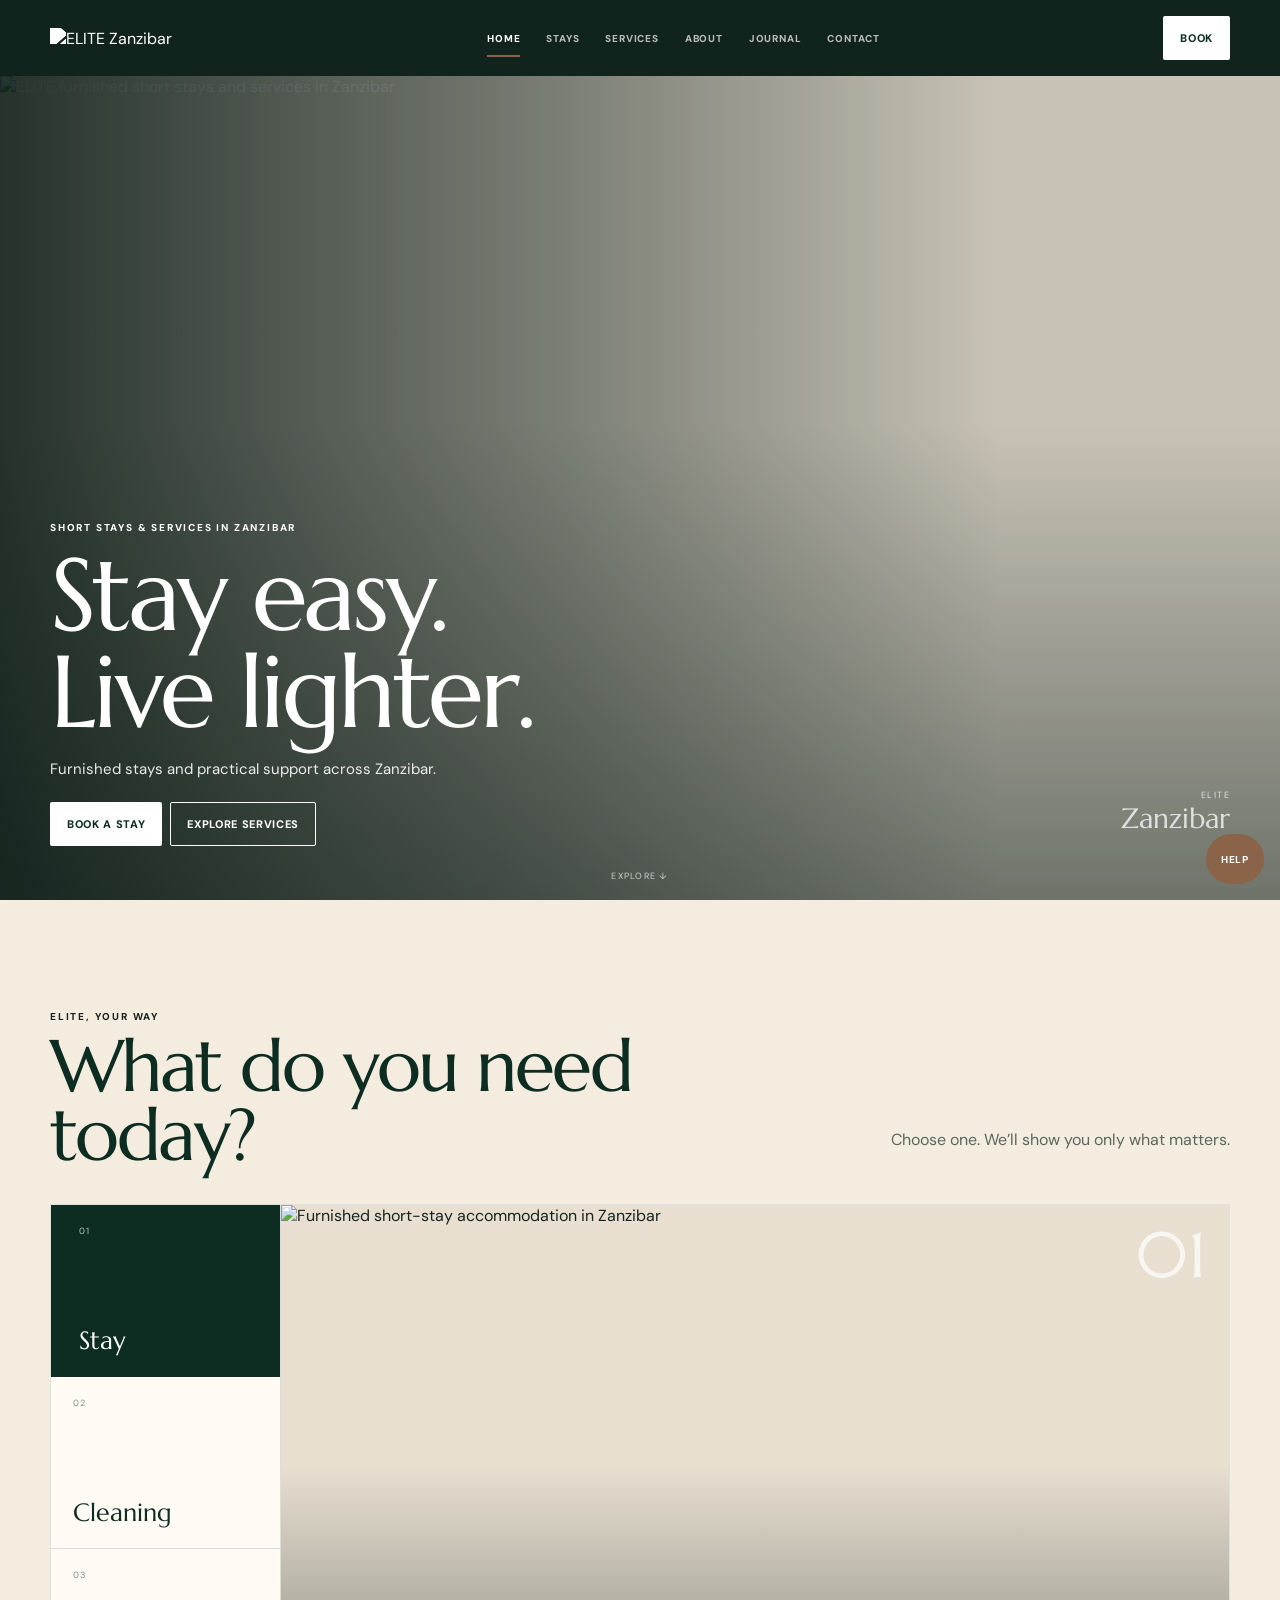
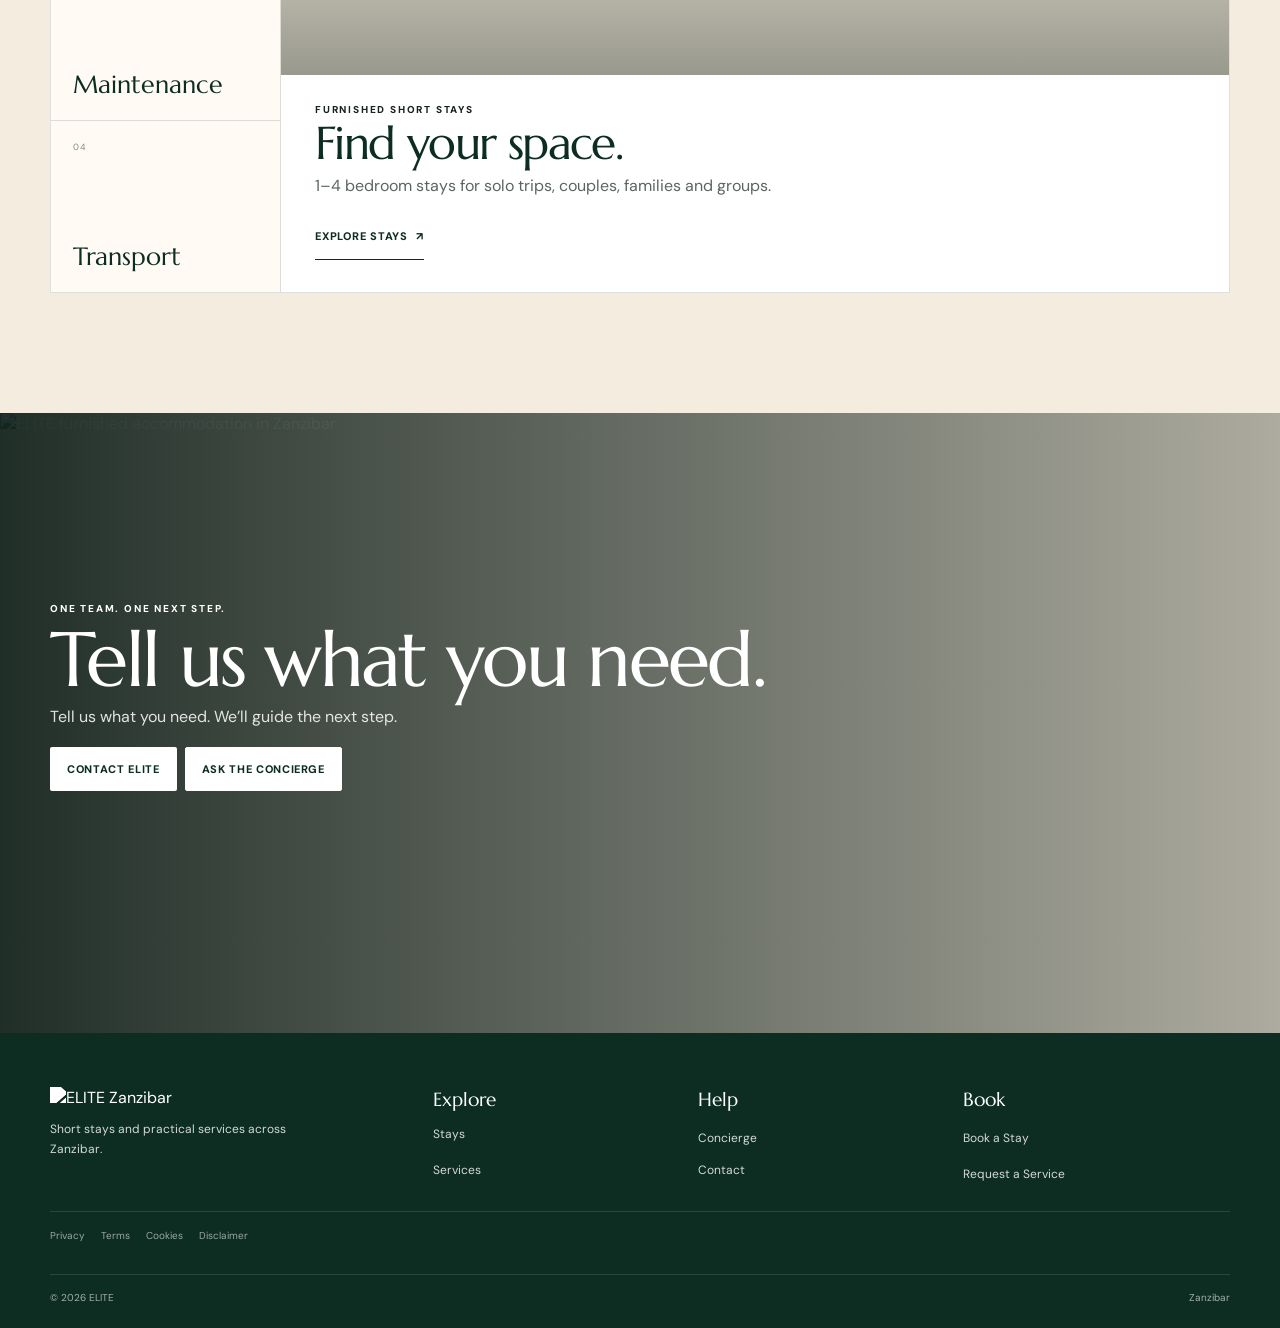
==== index.html @ 8e17765b "Add ELITE core website pages" ====
<!doctype html>
<html lang="en">
<head>
<meta charset="utf-8">
<meta name="viewport" content="width=device-width,initial-scale=1">
<title>ELITE | Short Stays & Services in Zanzibar</title>

<meta name="description" content="ELITE offers furnished short stays, professional cleaning and fumigation, maintenance, and transport and logistics services across Zanzibar.">
<meta name="robots" content="index,follow,max-image-preview:large">
<meta name="theme-color" content="#0d2d23">
<meta name="color-scheme" content="light">
<meta name="format-detection" content="telephone=no">
<link rel="preconnect" href="https://fonts.googleapis.com">
<link rel="preconnect" href="https://fonts.gstatic.com" crossorigin>
<link href="https://fonts.googleapis.com/css2?family=DM+Sans:wght@400;500;600;700&family=Marcellus&display=swap" rel="stylesheet">
<link id="canonicalLink" rel="canonical">
<meta property="og:site_name" content="ELITE">
<meta property="og:type" content="website">
<meta property="og:title" content="ELITE | Short Stays & Services in Zanzibar">
<meta property="og:description" content="Furnished short stays, cleaning and fumigation, maintenance, and transport and logistics across Zanzibar.">
<meta property="og:image" content="assets/elite-pool-sunset.webp">
<meta name="twitter:card" content="summary_large_image">
<script type="application/ld+json">
{
  "@context": "https://schema.org",
  "@type": "Organization",
  "name": "ELITE",
  "description": "Furnished short stays, professional cleaning and fumigation, maintenance, and transport and logistics services in Zanzibar.",
  "areaServed": {
    "@type": "Place",
    "name": "Zanzibar"
  },
  "hasOfferCatalog": {
    "@type": "OfferCatalog",
    "name": "ELITE services",
    "itemListElement": [
      {"@type":"Offer","itemOffered":{"@type":"Service","name":"Furnished short-stay accommodation","areaServed":"Zanzibar"}},
      {"@type":"Offer","itemOffered":{"@type":"Service","name":"Professional cleaning and fumigation","areaServed":"Zanzibar"}},
      {"@type":"Offer","itemOffered":{"@type":"Service","name":"Maintenance","areaServed":"Zanzibar"}},
      {"@type":"Offer","itemOffered":{"@type":"Service","name":"Transport and logistics","areaServed":"Zanzibar"}}
    ]
  }
}
</script>

<style>

:root {
  --green:#0d2d23;
  --green2:#183f32;
  --ivory:#f3ecdf;
  --cream:#fffaf3;
  --brown:#8a6348;
  --ink:#17231e;
  --muted:#5b665f;
  --line:rgba(13,45,35,.14);
  --white:#fff;
}
*{box-sizing:border-box}
html{scroll-behavior:smooth}
body{margin:0;background:var(--ivory);color:var(--ink);font-family:'DM Sans',sans-serif;overflow-x:hidden}
body.lock{overflow:hidden}
a{color:inherit;text-decoration:none}
button,input,select,textarea{font:inherit}
button{cursor:pointer}
img{display:block;width:100%}
.container{width:min(1180px,calc(100% - 34px));margin:auto}
.display{font-family:'Marcellus',serif;font-weight:400;letter-spacing:-.035em;line-height:.95}
.eyebrow{font-size:10px;letter-spacing:.18em;text-transform:uppercase;font-weight:800}
.btn{display:inline-flex;align-items:center;justify-content:center;padding:12px 16px;border:1px solid transparent;border-radius:2px;font-size:11px;font-weight:800;text-transform:uppercase;letter-spacing:.06em}
.btn-dark{background:var(--green);color:white}
.btn-light{background:white;color:var(--green)}
.btn-outline{background:transparent;border-color:currentColor}
.btn-brown{background:var(--brown);color:white}

/* NAV */
.site-header{position:fixed;z-index:60;top:0;left:0;right:0;background:rgba(8,27,21,.96);color:white}
.nav{height:76px;display:flex;align-items:center;justify-content:space-between;gap:18px}
.brand{display:flex;align-items:center;gap:11px}
.brand-mark{width:42px;height:42px;border:1px solid rgba(255,255,255,.55);display:grid;place-items:center;font-family:'Marcellus',serif;font-size:20px}
.brand strong{display:block;font-size:17px}
.brand small{display:block;font-size:8px;letter-spacing:.15em;text-transform:uppercase;opacity:.78;margin-top:2px}
.nav-links{display:flex;gap:26px;align-items:center;font-size:10px;text-transform:uppercase;letter-spacing:.08em;font-weight:800}
.nav-links .route{background:none;border:0;color:white;padding:29px 0;opacity:.7;position:relative}
.nav-links .route.active,.nav-links .route:hover{opacity:1}
.nav-links .route.active:after{content:"";position:absolute;left:0;right:0;bottom:17px;height:2px;background:var(--brown)}
.menu{display:none;width:40px;height:40px;border:1px solid rgba(255,255,255,.22);background:transparent;color:white}
.mobile-menu{position:fixed;z-index:70;inset:0;background:var(--green);color:white;transform:translateX(100%);transition:.3s;padding:90px 22px 28px}
.mobile-menu.show{transform:none}
.mobile-menu .route{display:block;width:100%;background:none;border:0;border-bottom:1px solid rgba(255,255,255,.12);color:white;text-align:left;font-family:'Marcellus',serif;font-size:31px;padding:10px 0}
.mobile-menu .close-menu{position:absolute;right:18px;top:18px;width:42px;height:42px;background:none;border:1px solid rgba(255,255,255,.24);color:white}

/* PAGE ROUTER */
.app{padding-top:76px}
.page{display:none;min-height:calc(100vh - 76px);animation:pageIn .5s ease}
.page.active{display:block}
@keyframes pageIn{from{opacity:0;transform:translateY(12px)}to{opacity:1;transform:none}}
.page-hero{min-height:72vh;position:relative;color:white;display:grid;align-items:end;overflow:hidden;background:var(--green)}
.page-hero img{position:absolute;inset:0;width:100%;height:100%;object-fit:cover}
.page-hero:after{content:"";position:absolute;inset:0;background:linear-gradient(90deg,rgba(5,22,17,.90),rgba(5,22,17,.34)),linear-gradient(0deg,rgba(5,22,17,.64),transparent 55%)}
.page-hero .inner{position:relative;z-index:2;padding:70px 0 42px}
.page-hero h1{font-size:clamp(54px,7vw,98px);margin:10px 0 14px;max-width:900px}
.page-hero p{max-width:650px;color:rgba(255,255,255,.90);line-height:1.7;font-size:15px}
.hero-actions{display:flex;gap:8px;flex-wrap:wrap;margin-top:20px}

/* HOME */
.home-intro{padding:90px 0 72px;background:var(--ivory)}
.home-intro-grid{display:grid;grid-template-columns:1.05fr .95fr;gap:44px;align-items:end}
.home-intro h2{font-size:clamp(40px,5vw,70px);color:var(--green);margin:6px 0}
.home-intro p{color:var(--muted);line-height:1.75}
.home-split{display:grid;grid-template-columns:1.25fr .75fr;gap:12px;margin-top:28px}
.home-stay{min-height:560px;position:relative;overflow:hidden}
.home-stay img{height:100%;object-fit:cover}
.home-stay:after{content:"";position:absolute;inset:0;background:linear-gradient(0deg,rgba(5,22,17,.86),transparent 58%)}
.home-stay-copy{position:absolute;z-index:2;left:26px;right:26px;bottom:24px;color:white}
.home-stay-copy h3{font-family:'Marcellus',serif;font-size:42px;font-weight:400;margin:6px 0}
.home-stay-copy p{max-width:460px;font-size:12px;color:rgba(255,255,255,.88)}
.home-side{display:grid;gap:12px}
.home-side button{position:relative;min-height:176px;overflow:hidden;border:0;padding:0;color:white;text-align:left}
.home-side img{height:100%;object-fit:cover}
.home-side button:after{content:"";position:absolute;inset:0;background:linear-gradient(0deg,rgba(5,22,17,.75),transparent 60%)}
.home-side span{position:absolute;z-index:2;left:17px;bottom:15px;font-family:'Marcellus',serif;font-size:24px}

/* STAYS */
.section{padding:82px 0;background:var(--ivory)}
.section-head{display:grid;grid-template-columns:1fr .75fr;gap:40px;align-items:end;margin-bottom:30px}
.section-head h2{font-size:clamp(40px,5vw,68px);color:var(--green);margin:0}
.section-head p{color:var(--muted);line-height:1.7}
.stay-grid{display:grid;grid-template-columns:1.15fr .85fr;gap:14px}
.stay-large{min-height:620px;position:relative;overflow:hidden}
.stay-large img,.stay-small img{height:100%;object-fit:cover}
.stay-large:after,.stay-small:after{content:"";position:absolute;inset:0;background:linear-gradient(0deg,rgba(5,22,17,.84),transparent 58%)}
.stay-large .overlay,.stay-small .overlay{position:absolute;z-index:2;left:20px;right:20px;bottom:18px;color:white}
.stay-large h3{font-family:'Marcellus',serif;font-size:42px;margin:4px 0}
.stay-small h3{font-family:'Marcellus',serif;font-size:28px;margin:4px 0}
.stay-large p,.stay-small p{font-size:11px;color:rgba(255,255,255,.88)}
.stay-side{display:grid;grid-template-columns:1fr 1fr;gap:14px}
.stay-small{min-height:302px;position:relative;overflow:hidden}
.placeholder{background:linear-gradient(135deg,var(--green2),var(--brown));height:100%;display:grid;place-items:center;color:white;text-align:center;padding:20px}
.placeholder strong{font-family:'Marcellus',serif;font-size:30px}

/* SERVICES */
.services-stack{display:grid;gap:0}
.service-row{display:grid;grid-template-columns:1fr 1fr;min-height:540px;background:white}
.service-row:nth-child(even) .service-media{order:2}
.service-media{position:relative;overflow:hidden}
.service-media img{height:100%;object-fit:cover}
.service-copy{padding:54px;display:flex;flex-direction:column;justify-content:center}
.service-copy h3{font-family:'Marcellus',serif;font-size:46px;font-weight:400;color:var(--green);margin:8px 0 13px}
.service-copy p{color:var(--muted);line-height:1.7;max-width:500px}
.service-copy .actions{display:flex;gap:8px;flex-wrap:wrap;margin-top:18px}

/* ABOUT */
.about-wrap{display:grid;grid-template-columns:1fr 1fr;gap:46px;align-items:center}
.about-photo{min-height:600px;overflow:hidden}
.about-photo img{height:100%;object-fit:cover}
.about-copy h2{font-size:clamp(42px,5vw,66px);color:var(--green);margin:8px 0}
.about-copy p{color:var(--muted);line-height:1.8}
.about-lines{display:grid;gap:0;margin-top:24px}
.about-lines div{padding:15px 0;border-top:1px solid var(--line)}
.about-lines b{display:block;margin-bottom:5px}
.about-lines span{font-size:12px;color:var(--muted)}

/* CONTACT */
.contact-grid{display:grid;grid-template-columns:.8fr 1.2fr;gap:26px}
.contact-panel{background:var(--green);color:white;padding:34px;min-height:520px}
.contact-panel h2{font-family:'Marcellus',serif;font-size:44px;font-weight:400;margin:7px 0 12px}
.contact-panel p{color:rgba(255,255,255,.7);line-height:1.7}
.contact-form{background:white;padding:30px}
.form-grid{display:grid;grid-template-columns:1fr 1fr;gap:11px}
.field{display:grid;gap:5px}
.field.full{grid-column:1/-1}
.field label{font-size:9px;text-transform:uppercase;font-weight:800;color:var(--muted)}
.field input,.field select,.field textarea{padding:12px;border:1px solid var(--line);background:var(--cream)}
.field textarea{min-height:120px}
.success{display:none;margin-top:12px;background:#edf3ec;padding:12px;color:var(--green);font-size:12px}
.success.show{display:block}

/* FOOTER */
footer{background:var(--green);color:white;padding:54px 0 24px;margin-top:0}
.footer-grid{display:grid;grid-template-columns:1.2fr .8fr .8fr .9fr;gap:28px}
footer h4{font-family:'Marcellus',serif;font-size:19px;font-weight:400;margin:0 0 10px}
footer p,footer a,footer button{font-size:11px;color:rgba(255,255,255,.78);line-height:1.65}
footer a,footer button{display:block;background:none;border:0;padding:4px 0;text-align:left}
.socials{display:flex;gap:7px;margin-top:11px}
.socials a{width:34px;height:34px;border-radius:50%;background:rgba(255,255,255,.1);display:grid;place-items:center;padding:0;color:white}
.footer-bottom{margin-top:30px;border-top:1px solid rgba(255,255,255,.12);padding-top:16px;display:flex;justify-content:space-between;gap:20px;flex-wrap:wrap;color:rgba(255,255,255,.62);font-size:10px}

/* MODALS */
.layer{position:fixed;z-index:100;inset:0;background:rgba(2,8,6,.8);backdrop-filter:blur(7px);display:grid;place-items:center;padding:18px;opacity:0;pointer-events:none;transition:.22s}
.layer.show{opacity:1;pointer-events:auto}
.modal{width:min(850px,96vw);max-height:88vh;overflow:auto;background:white;padding:28px;position:relative}
.modal h3{font-family:'Marcellus',serif;color:var(--green);font-size:38px;font-weight:400;margin:8px 0 18px}
.close{position:absolute;right:14px;top:14px;width:38px;height:38px;border:1px solid var(--line);background:white}
.estimate-box{background:var(--green);color:white;padding:22px;margin-top:14px}
.estimate-box strong{font-size:36px;display:block;margin:6px 0}
.estimate-box small{color:rgba(255,255,255,.65);line-height:1.5}

.chat-fab{position:fixed;z-index:55;right:16px;bottom:16px;width:50px;height:50px;border-radius:50%;border:0;background:var(--brown);color:white;font-weight:800}
.chat{position:fixed;z-index:56;right:16px;bottom:76px;width:min(350px,calc(100vw - 26px));background:white;box-shadow:0 20px 60px rgba(0,0,0,.18);display:none}
.chat.show{display:block}
.chat-head{background:var(--green);color:white;padding:13px}
.chat-log{height:230px;overflow:auto;padding:11px;background:#faf7f0;display:grid;gap:7px;align-content:start}
.msg{max-width:82%;padding:8px 10px;font-size:11px;line-height:1.5}
.msg.bot{background:white}.msg.user{justify-self:end;background:#e8efe8}
.chat-input{display:grid;grid-template-columns:1fr auto;gap:6px;padding:8px}
.chat-input input{padding:9px;border:1px solid var(--line)}
.chat-input button{border:0;background:var(--green);color:white;padding:0 11px}

@media(max-width:940px){
  .nav-links{display:none}.menu{display:block}
  .home-intro-grid,.section-head,.about-wrap,.contact-grid{grid-template-columns:1fr}
  .home-split{grid-template-columns:1fr}
  .home-side{grid-template-columns:1fr 1fr 1fr}
  .stay-grid{grid-template-columns:1fr}
  .service-row{grid-template-columns:1fr}
  .service-row:nth-child(even) .service-media{order:0}
  .service-media{min-height:380px}
  .footer-grid{grid-template-columns:1fr 1fr}
}
@media(max-width:620px){
  .container{width:min(calc(100% - 22px),1180px)}
  .nav{height:68px}.app{padding-top:68px}.nav .btn{display:none}
  .page-hero{min-height:76vh}.page-hero .inner{padding-bottom:28px}.page-hero h1{font-size:50px}
  .home-intro,.section{padding:58px 0}
  .home-intro h2,.section-head h2{font-size:40px}
  .home-side{grid-template-columns:1fr}
  .home-side button{min-height:220px}
  .stay-large{min-height:430px}
  .stay-side{grid-template-columns:1fr}
  .stay-small{min-height:260px}
  .service-copy{padding:28px 20px}.service-copy h3{font-size:38px}
  .service-media{min-height:300px}
  .about-photo{min-height:420px}
  .contact-panel{min-height:auto}
  .form-grid{grid-template-columns:1fr}.field.full{grid-column:auto}
  .footer-grid{grid-template-columns:1fr}
}

/* ===== PREMIUM TRANSITIONS V9 ===== */
:root{
  --ease:cubic-bezier(.22,.72,.24,1);
  --ease-soft:cubic-bezier(.16,.7,.3,1);
}

/* route curtain */
.route-curtain{
  position:fixed;
  z-index:95;
  inset:0;
  pointer-events:none;
  background:var(--green);
  transform:translateY(100%);
}
.route-curtain.enter{
  animation:curtainIn .42s var(--ease) forwards;
}
.route-curtain.leave{
  animation:curtainOut .52s var(--ease) forwards;
}
@keyframes curtainIn{
  from{transform:translateY(100%)}
  to{transform:translateY(0)}
}
@keyframes curtainOut{
  from{transform:translateY(0)}
  to{transform:translateY(-100%)}
}

/* page entrance refinement */
.page{
  transform-origin:50% 0%;
}
.page.active{
  animation:pageReveal .72s var(--ease-soft);
}
@keyframes pageReveal{
  from{opacity:0;transform:translateY(18px)}
  to{opacity:1;transform:none}
}

/* hero image movement */
.page-hero img{
  transform:scale(1.035);
  transition:transform 7s ease;
}
.page.active .page-hero img{
  transform:scale(1);
}
.page-hero .inner > *{
  opacity:0;
  transform:translateY(18px);
}
.page.active .page-hero .inner > *{
  animation:heroItemIn .72s var(--ease-soft) forwards;
}
.page.active .page-hero .inner > *:nth-child(1){animation-delay:.08s}
.page.active .page-hero .inner > *:nth-child(2){animation-delay:.16s}
.page.active .page-hero .inner > *:nth-child(3){animation-delay:.24s}
.page.active .page-hero .inner > *:nth-child(4){animation-delay:.32s}
@keyframes heroItemIn{
  to{opacity:1;transform:none}
}

/* nav motion */
.nav-links .route{
  transition:opacity .24s ease, transform .24s ease;
}
.nav-links button:hover{
  transform:translateY(-1px);
}
.nav-links button:after{
  transform-origin:left center;
  animation:none;
}

/* content reveals */
.reveal{
  opacity:0;
  transform:translateY(26px);
  transition:opacity .72s var(--ease-soft), transform .72s var(--ease-soft);
}
.reveal.is-visible{
  opacity:1;
  transform:none;
}
.reveal-delay-1{transition-delay:.08s}
.reveal-delay-2{transition-delay:.16s}
.reveal-delay-3{transition-delay:.24s}

/* media hover */
.home-stay img,
.home-side img,
.stay-large img,
.stay-small img,
.service-media img,
.about-photo img{
  transition:transform .75s var(--ease-soft);
}
.home-stay:hover img,
.home-side button:hover img,
.stay-large:hover img,
.stay-small:hover img,
.service-row:hover .service-media img,
.about-photo:hover img{
  transform:scale(1.035);
}

/* softer overlay copy movement */
.home-stay-copy,
.stay-large .overlay,
.stay-small .overlay{
  transition:transform .45s var(--ease-soft);
}
.home-stay:hover .home-stay-copy,
.stay-large:hover .overlay,
.stay-small:hover .overlay{
  transform:translateY(-4px);
}

/* buttons */
.btn{
  transition:transform .22s ease, background-color .22s ease, color .22s ease, border-color .22s ease, box-shadow .22s ease;
}
.btn:hover{
  transform:translateY(-2px);
  box-shadow:0 10px 24px rgba(13,45,35,.12);
}
.btn:active{
  transform:translateY(0);
}

/* modals */
.layer{
  transition:opacity .25s ease;
}
.modal{
  transform:translateY(18px) scale(.985);
  opacity:0;
  transition:transform .34s var(--ease-soft), opacity .34s ease;
}
.layer.show .modal{
  transform:none;
  opacity:1;
}

/* mobile menu */
.mobile-menu{
  transition:transform .38s var(--ease-soft);
}

/* chat */
.chat{
  transform-origin:bottom right;
}
.chat.show{
  animation:chatIn .28s var(--ease-soft);
}
@keyframes chatIn{
  from{opacity:0;transform:translateY(10px) scale(.97)}
  to{opacity:1;transform:none}
}

/* page-specific blocks */
.home-split > *,
.stay-grid > *,
.service-row,
.about-wrap > *,
.contact-grid > *{
  will-change:transform,opacity;
}

@media(prefers-reduced-motion:reduce){
  *,
  *::before,
  *::after{
    animation-duration:.01ms!important;
    animation-iteration-count:1!important;
    transition-duration:.01ms!important;
    scroll-behavior:auto!important;
  }
  .route-curtain{display:none!important}
}


/* SEO/readability polish */
.section p,.about-copy p,.service-copy p,.home-intro p{font-size:15px}
.service-copy p{max-width:560px}
footer p,footer a,footer button{font-size:12px}
.page-hero p{font-weight:500}
.home-stay-copy p,.stay-large p,.stay-small p{font-weight:500}
@media(max-width:620px){
  .page-hero p{font-size:14px}
  .section p,.about-copy p,.service-copy p,.home-intro p{font-size:14px}
}


/* ===== V11 CLEAN VISUAL REVEALS ===== */

/* lighter homepage rhythm */
.home-intro{padding:78px 0 86px}
.home-intro-grid{margin-bottom:28px}
.home-intro-grid p{max-width:520px}
.home-split{align-items:stretch}

/* main stay card */
.home-stay{min-height:620px}
.home-stay-copy{
  left:28px;
  right:28px;
  bottom:28px;
  max-width:620px;
}
.home-stay-copy h3{font-size:48px}
.home-stay-copy p{font-size:14px;line-height:1.55;max-width:440px}

/* reveal cards */
.home-side{
  display:grid;
  grid-template-rows:repeat(3,1fr);
  gap:12px;
}
.reveal-card{
  position:relative;
  min-height:0;
  overflow:hidden;
  border:0;
  padding:0;
  color:white;
  text-align:left;
  isolation:isolate;
}
.reveal-card img{
  position:absolute;
  inset:0;
  width:100%;
  height:100%;
  object-fit:cover;
  transition:transform .75s var(--ease-soft);
}
.reveal-shade{
  position:absolute;
  inset:0;
  z-index:1;
  background:linear-gradient(180deg,rgba(5,22,17,.08),rgba(5,22,17,.78));
  transition:background .35s ease;
}
.reveal-copy,
.reveal-detail{
  position:absolute;
  z-index:2;
  left:18px;
  right:18px;
  bottom:16px;
}
.reveal-copy{
  transition:transform .4s var(--ease-soft),opacity .3s ease;
}
.reveal-copy strong{
  display:block;
  font-family:'Marcellus',serif;
  font-size:26px;
  font-weight:400;
  line-height:1.05;
  margin-top:4px;
}
.reveal-copy small{
  display:block;
  margin-top:8px;
  font-size:9px;
  text-transform:uppercase;
  letter-spacing:.12em;
  opacity:.68;
}
.reveal-kicker{
  font-size:9px;
  text-transform:uppercase;
  letter-spacing:.15em;
  font-weight:800;
  opacity:.8;
}
.reveal-detail{
  opacity:0;
  transform:translateY(14px);
  transition:transform .4s var(--ease-soft),opacity .3s ease;
}
.reveal-detail strong{
  display:block;
  font-family:'Marcellus',serif;
  font-size:24px;
  font-weight:400;
  margin-bottom:5px;
}
.reveal-detail span{
  font-size:11px;
  color:rgba(255,255,255,.82);
}
.reveal-card:hover img,
.reveal-card:focus img{
  transform:scale(1.045);
}
.reveal-card:hover .reveal-shade,
.reveal-card:focus .reveal-shade{
  background:linear-gradient(180deg,rgba(5,22,17,.12),rgba(5,22,17,.9));
}
.reveal-card:hover .reveal-copy,
.reveal-card:focus .reveal-copy{
  opacity:0;
  transform:translateY(-10px);
}
.reveal-card:hover .reveal-detail,
.reveal-card:focus .reveal-detail{
  opacity:1;
  transform:none;
}

/* fix all stay-card text stacking */
.stay-large .overlay,
.stay-small .overlay{
  left:18px;
  right:18px;
  bottom:16px;
  display:flex;
  flex-direction:column;
  gap:4px;
}
.stay-large .overlay h3,
.stay-small .overlay h3,
.stay-large .overlay p,
.stay-small .overlay p{
  margin:0;
}
.stay-small .overlay .eyebrow{
  margin-bottom:2px;
}
.stay-small h3{
  font-size:25px;
  line-height:1.05;
}
.stay-large h3{
  line-height:1.02;
}

/* services page, less text, more reveal */
.service-row{
  min-height:600px;
}
.service-copy{
  padding:64px 56px;
}
.service-copy h3{
  font-size:52px;
  max-width:520px;
}
.service-copy p{
  font-size:14px;
  max-width:420px;
}
.service-copy .actions{
  margin-top:22px;
}

/* cleaner page heroes */
.page-hero .inner{
  max-width:820px;
}
.page-hero p{
  max-width:560px;
}
.page-hero h1{
  text-wrap:balance;
}

/* readable footer */
footer p,footer a,footer button{
  color:rgba(255,255,255,.82);
}
.footer-bottom{
  color:rgba(255,255,255,.62);
}

/* tap reveal on touch */
@media(hover:none){
  .reveal-copy small{display:none}
  .reveal-detail{
    opacity:1;
    transform:none;
    position:relative;
    left:auto;
    right:auto;
    bottom:auto;
    padding:0 18px 16px;
    margin-top:auto;
  }
  .reveal-copy{
    position:relative;
    left:auto;
    right:auto;
    bottom:auto;
    padding:18px 18px 6px;
  }
  .reveal-card{
    display:flex;
    flex-direction:column;
    justify-content:flex-end;
  }
}

@media(max-width:940px){
  .home-stay{min-height:520px}
  .home-side{
    grid-template-columns:repeat(3,1fr);
    grid-template-rows:none;
  }
  .reveal-card{min-height:240px}
}

@media(max-width:620px){
  .home-intro{padding:58px 0 68px}
  .home-stay{min-height:430px}
  .home-stay-copy h3{font-size:38px}
  .home-side{
    grid-template-columns:1fr;
  }
  .reveal-card{min-height:260px}
  .service-row{min-height:auto}
  .service-copy{padding:30px 20px}
  .service-copy h3{font-size:38px}
}


/* ===== V12 OVERLAP FIX ===== */

/* Old homepage rule was absolutely positioning every span inside .home-side.
   Neutralize it for the new reveal-card system. */
.home-side .reveal-card span,
.home-side .reveal-card strong,
.home-side .reveal-card small{
  position:static !important;
  left:auto !important;
  right:auto !important;
  top:auto !important;
  bottom:auto !important;
  display:block;
  width:auto;
  max-width:100%;
  text-align:left;
  white-space:normal;
  overflow-wrap:anywhere;
  word-break:normal;
}

/* Ensure each text layer is isolated and never collides */
.reveal-copy,
.reveal-detail{
  display:block;
  max-width:calc(100% - 36px);
}
.reveal-copy strong,
.reveal-detail strong{
  line-height:1.08;
  margin:4px 0 0;
}
.reveal-detail span{
  line-height:1.45;
  margin-top:5px;
}
.reveal-kicker{
  line-height:1.2;
  margin:0;
}
.reveal-copy small{
  line-height:1.3;
  margin-top:8px;
}

/* Keep the two reveal states from visually stacking */
.reveal-card .reveal-detail{
  pointer-events:none;
}
.reveal-card:hover .reveal-copy,
.reveal-card:focus-visible .reveal-copy{
  visibility:hidden;
}
.reveal-card:hover .reveal-detail,
.reveal-card:focus-visible .reveal-detail{
  visibility:visible;
}
.reveal-card:not(:hover):not(:focus-visible) .reveal-detail{
  visibility:hidden;
}

/* Stays overlays: keep text in a clean vertical stack */
.stay-large .overlay,
.stay-small .overlay{
  align-items:flex-start;
}
.stay-large .overlay > *,
.stay-small .overlay > *{
  position:static !important;
  width:auto;
  max-width:100%;
}
.stay-large .overlay h3,
.stay-small .overlay h3{
  line-height:1.08;
  white-space:normal;
  overflow-wrap:anywhere;
}
.stay-large .overlay p,
.stay-small .overlay p{
  line-height:1.4;
}

/* Mobile/touch: show only one text state cleanly */
@media(hover:none){
  .reveal-card .reveal-copy{
    visibility:visible !important;
    opacity:1 !important;
    transform:none !important;
  }
  .reveal-card .reveal-detail{
    visibility:visible !important;
    opacity:1 !important;
    transform:none !important;
    max-width:100%;
  }
}


/* ===== V13 HOME REDESIGN ===== */

.home-hero{
  min-height:calc(100svh - 76px);
  position:relative;
  color:white;
  overflow:hidden;
  background:var(--green);
}
.home-hero-image{
  position:absolute;
  inset:0;
  width:100%;
  height:100%;
  object-fit:cover;
  transform:scale(1.025);
  animation:homeHeroDrift 10s ease-out forwards;
}
@keyframes homeHeroDrift{
  to{transform:scale(1)}
}
.home-hero-shade{
  position:absolute;
  inset:0;
  background:
    linear-gradient(90deg,rgba(5,22,17,.86) 0%,rgba(5,22,17,.48) 44%,rgba(5,22,17,.14) 78%),
    linear-gradient(0deg,rgba(5,22,17,.46),transparent 58%);
}
.home-hero-inner{
  position:relative;
  z-index:2;
  min-height:calc(100svh - 76px);
  display:flex;
  align-items:flex-end;
  justify-content:space-between;
  gap:40px;
  padding-bottom:54px;
}
.home-hero-copy{
  max-width:780px;
}
.home-hero-copy h1{
  font-size:clamp(62px,8vw,116px);
  margin:12px 0 16px;
  text-wrap:balance;
}
.home-hero-copy p{
  max-width:560px;
  color:rgba(255,255,255,.9);
  font-size:15px;
  line-height:1.7;
}
.home-hero-note{
  text-align:right;
  margin-bottom:10px;
  color:rgba(255,255,255,.76);
}
.home-hero-note span{
  display:block;
  font-size:9px;
  text-transform:uppercase;
  letter-spacing:.16em;
}
.home-hero-note strong{
  display:block;
  font-family:'Marcellus',serif;
  font-size:28px;
  font-weight:400;
}
.home-scroll-cue{
  position:absolute;
  z-index:2;
  left:50%;
  bottom:18px;
  transform:translateX(-50%);
  color:rgba(255,255,255,.72);
  font-size:9px;
  letter-spacing:.14em;
  text-transform:uppercase;
}

.home-discover{
  padding:110px 0 120px;
  background:var(--ivory);
}
.home-discover-head{
  display:grid;
  grid-template-columns:1fr .6fr;
  gap:40px;
  align-items:end;
  margin-bottom:34px;
}
.home-discover-head h2{
  font-size:clamp(44px,5.7vw,76px);
  color:var(--green);
  margin:8px 0 0;
}
.home-discover-head p{
  color:var(--muted);
  line-height:1.65;
  max-width:360px;
  justify-self:end;
}

.experience-shell{
  display:grid;
  grid-template-columns:230px 1fr;
  min-height:650px;
  background:#fff;
  border:1px solid var(--line);
}
.experience-tabs{
  display:flex;
  flex-direction:column;
  background:var(--cream);
  border-right:1px solid var(--line);
}
.experience-tab{
  flex:1;
  min-height:120px;
  border:0;
  border-bottom:1px solid var(--line);
  background:transparent;
  color:var(--green);
  text-align:left;
  padding:20px 22px;
  display:flex;
  flex-direction:column;
  justify-content:space-between;
  transition:background .3s ease,color .3s ease,padding .3s ease;
}
.experience-tab:last-child{border-bottom:0}
.experience-tab span{
  position:static !important;
  font-size:9px;
  letter-spacing:.14em;
  opacity:.52;
}
.experience-tab strong{
  font-family:'Marcellus',serif;
  font-size:25px;
  font-weight:400;
}
.experience-tab:hover,
.experience-tab.active{
  background:var(--green);
  color:#fff;
  padding-left:28px;
}
.experience-tab.active span{
  opacity:.72;
}

.experience-stage{
  display:grid;
  grid-template-rows:minmax(0,1fr) auto;
  overflow:hidden;
  min-width:0;
}
.experience-image-wrap{
  position:relative;
  min-height:470px;
  overflow:hidden;
  background:var(--green2);
}
.experience-image-wrap img{
  position:absolute;
  inset:0;
  width:100%;
  height:100%;
  object-fit:cover;
  transition:opacity .36s ease,transform .75s var(--ease-soft);
}
.experience-stage.switching .experience-image-wrap img{
  opacity:.18;
  transform:scale(1.035);
}
.experience-gradient{
  position:absolute;
  inset:0;
  background:linear-gradient(180deg,transparent 55%,rgba(5,22,17,.35));
  pointer-events:none;
}
.experience-index{
  position:absolute;
  right:22px;
  top:18px;
  z-index:2;
  font-family:'Marcellus',serif;
  font-size:64px;
  color:rgba(255,255,255,.7);
  line-height:1;
}
.experience-copy{
  padding:28px 34px 32px;
  background:#fff;
  min-height:180px;
  transition:opacity .22s ease,transform .32s var(--ease-soft);
}
.experience-stage.switching .experience-copy{
  opacity:0;
  transform:translateY(10px);
}
.experience-copy h3{
  font-size:46px;
  color:var(--green);
  margin:6px 0 8px;
}
.experience-copy p{
  max-width:610px;
  color:var(--muted);
  line-height:1.6;
  margin:0;
}
.experience-link{
  display:inline-flex;
  align-items:center;
  gap:8px;
  margin-top:17px;
  color:var(--green);
  font-size:11px;
  text-transform:uppercase;
  letter-spacing:.07em;
  font-weight:800;
  border-bottom:1px solid var(--green);
  padding-bottom:3px;
}
.experience-link span{
  position:static !important;
  transition:transform .2s ease;
}
.experience-link:hover span{transform:translate(3px,-3px)}

.home-close{
  min-height:620px;
  position:relative;
  display:grid;
  align-items:end;
  overflow:hidden;
  color:#fff;
}
.home-close > img{
  position:absolute;
  inset:0;
  width:100%;
  height:100%;
  object-fit:cover;
}
.home-close-shade{
  position:absolute;
  inset:0;
  background:linear-gradient(90deg,rgba(5,22,17,.88),rgba(5,22,17,.26));
}
.home-close-inner{
  position:relative;
  z-index:2;
  padding-bottom:52px;
  max-width:1180px;
}
.home-close-inner h2{
  font-size:clamp(52px,6vw,84px);
  margin:8px 0 10px;
  max-width:800px;
}
.home-close-inner p{
  color:rgba(255,255,255,.86);
  margin:0;
}

/* Ensure footer follows cleanly */
.page[data-page="home"] footer{
  margin-top:0;
}

/* touch/mobile */
@media(max-width:940px){
  .home-hero-note{display:none}
  .home-discover-head{grid-template-columns:1fr}
  .home-discover-head p{justify-self:start}
  .experience-shell{
    grid-template-columns:1fr;
    min-height:0;
  }
  .experience-tabs{
    flex-direction:row;
    border-right:0;
    border-bottom:1px solid var(--line);
    overflow-x:auto;
  }
  .experience-tab{
    min-width:160px;
    min-height:92px;
    border-bottom:0;
    border-right:1px solid var(--line);
  }
  .experience-tab:last-child{border-right:0}
  .experience-image-wrap{min-height:430px}
}
@media(max-width:620px){
  .home-hero{min-height:calc(92svh - 68px)}
  .home-hero-inner{
    min-height:calc(92svh - 68px);
    padding-bottom:34px;
  }
  .home-hero-copy h1{font-size:54px}
  .home-hero-copy p{font-size:14px}
  .home-scroll-cue{display:none}
  .home-discover{padding:68px 0 78px}
  .home-discover-head h2{font-size:42px}
  .experience-shell{margin-inline:-1px}
  .experience-tabs{scrollbar-width:none}
  .experience-tabs::-webkit-scrollbar{display:none}
  .experience-tab{
    min-width:132px;
    min-height:82px;
    padding:14px 15px;
  }
  .experience-tab strong{font-size:20px}
  .experience-tab:hover,
  .experience-tab.active{padding-left:18px}
  .experience-image-wrap{min-height:330px}
  .experience-index{font-size:46px}
  .experience-copy{padding:22px 20px 26px;min-height:170px}
  .experience-copy h3{font-size:36px}
  .home-close{min-height:500px}
  .home-close-inner{padding-bottom:34px}
}


/* ELITE brand logo */
.brand-logo{
  display:block;
  width:154px;
  max-height:48px;
  object-fit:contain;
  object-position:left center;
  filter:brightness(0) invert(1);
}
.site-header .brand,
.mobile-menu .brand,
footer .brand{
  min-width:154px;
}
@media(max-width:620px){
  .brand-logo{width:132px;max-height:40px}
}


/* V15 visibility fixes */
.home-close .btn-outline,
.contact-panel .btn-outline{
  background:#fff !important;
  color:var(--green) !important;
  border-color:#fff !important;
}
.home-close .btn-outline:hover,
.contact-panel .btn-outline:hover{
  background:var(--ivory) !important;
  color:var(--green) !important;
  border-color:var(--ivory) !important;
}

/* Keep visible focus state */
.home-close .btn-outline:focus-visible,
.contact-panel .btn-outline:focus-visible{
  outline:3px solid #fff;
  outline-offset:3px;
}


/* ===== V16 STAYS PAGE REDESIGN ===== */
.stays-hero{
  min-height:82vh;
  position:relative;
  display:grid;
  align-items:end;
  overflow:hidden;
  color:#fff;
  background:var(--green);
}
.stays-hero > img{
  position:absolute;
  inset:0;
  width:100%;
  height:100%;
  object-fit:cover;
}
.stays-hero-shade{
  position:absolute;
  inset:0;
  background:
    linear-gradient(90deg,rgba(5,22,17,.88) 0%,rgba(5,22,17,.46) 48%,rgba(5,22,17,.18) 78%),
    linear-gradient(0deg,rgba(5,22,17,.58),transparent 58%);
}
.stays-hero-inner{
  position:relative;
  z-index:2;
  padding-bottom:40px;
}
.stays-hero h1{
  font-size:clamp(62px,8vw,112px);
  margin:9px 0 12px;
}
.stays-hero p{
  max-width:620px;
  color:rgba(255,255,255,.9);
  line-height:1.65;
  margin:0;
}
.stays-booking-bar{
  display:grid;
  grid-template-columns:1fr 1fr .8fr .9fr auto;
  gap:1px;
  max-width:1080px;
  margin-top:28px;
  background:rgba(255,250,243,.96);
  color:var(--ink);
}
.stays-booking-bar label{
  display:grid;
  gap:4px;
  padding:10px 12px;
  border-right:1px solid var(--line);
}
.stays-booking-bar label span{
  position:static !important;
  font-size:8px;
  text-transform:uppercase;
  letter-spacing:.13em;
  font-weight:800;
  color:var(--muted);
}
.stays-booking-bar input,
.stays-booking-bar select{
  width:100%;
  border:0;
  outline:0;
  background:transparent;
  color:var(--ink);
  font-weight:700;
  font-size:12px;
}
.stays-booking-bar .btn{
  margin:7px;
}

.stay-explorer-section{
  padding:105px 0 120px;
  background:var(--ivory);
}
.stay-explorer-head{
  display:grid;
  grid-template-columns:1fr .55fr;
  gap:40px;
  align-items:end;
  margin-bottom:30px;
}
.stay-explorer-head h2{
  font-size:clamp(46px,5.8vw,78px);
  color:var(--green);
  margin:7px 0 0;
}
.stay-explorer-head p{
  justify-self:end;
  color:var(--muted);
  line-height:1.6;
}

.stay-selector{
  display:grid;
  grid-template-columns:230px 1fr;
  min-height:690px;
  background:#fff;
  border:1px solid var(--line);
}
.stay-selector-tabs{
  display:flex;
  flex-direction:column;
  background:var(--cream);
  border-right:1px solid var(--line);
}
.stay-size-tab{
  flex:1;
  min-height:140px;
  padding:20px 22px;
  border:0;
  border-bottom:1px solid var(--line);
  background:transparent;
  color:var(--green);
  text-align:left;
  display:flex;
  flex-direction:column;
  justify-content:space-between;
  transition:background .28s ease,color .28s ease,padding .28s ease;
}
.stay-size-tab:last-child{border-bottom:0}
.stay-size-tab span,
.stay-size-tab strong,
.stay-size-tab small{
  position:static !important;
}
.stay-size-tab span{
  font-size:9px;
  letter-spacing:.14em;
  opacity:.5;
}
.stay-size-tab strong{
  font-family:'Marcellus',serif;
  font-size:24px;
  font-weight:400;
  line-height:1.05;
}
.stay-size-tab small{
  font-size:9px;
  color:var(--muted);
}
.stay-size-tab.active,
.stay-size-tab:hover{
  background:var(--green);
  color:#fff;
  padding-left:28px;
}
.stay-size-tab.active small,
.stay-size-tab:hover small{
  color:rgba(255,255,255,.72);
}

.stay-selector-stage{
  display:grid;
  grid-template-rows:minmax(0,1fr) auto;
  min-width:0;
}
.stay-selector-media{
  position:relative;
  min-height:500px;
  display:grid;
  grid-template-columns:1.4fr .6fr;
  gap:8px;
  padding:8px;
  overflow:hidden;
  background:#f2ede5;
}
.stay-main-image,
.stay-secondary-image{
  position:relative;
  overflow:hidden;
  min-width:0;
}
.stay-main-image img,
.stay-secondary-image img{
  width:100%;
  height:100%;
  object-fit:cover;
  transition:opacity .28s ease,transform .7s var(--ease-soft);
}
.stay-selector-stage.switching img{
  opacity:.25;
  transform:scale(1.03);
}
.stay-number{
  position:absolute;
  right:20px;
  top:18px;
  z-index:2;
  font-family:'Marcellus',serif;
  font-size:62px;
  line-height:1;
  color:rgba(255,255,255,.84);
  text-shadow:0 3px 16px rgba(0,0,0,.22);
}
.stay-selector-copy{
  padding:27px 34px 31px;
  min-height:205px;
  background:#fff;
  transition:opacity .24s ease,transform .32s var(--ease-soft);
}
.stay-selector-stage.switching .stay-selector-copy{
  opacity:0;
  transform:translateY(9px);
}
.stay-selector-copy h3{
  font-size:45px;
  color:var(--green);
  margin:5px 0 7px;
}
.stay-selector-copy p{
  color:var(--muted);
  margin:0;
  line-height:1.6;
}
.stay-mini-facts{
  display:flex;
  gap:7px;
  flex-wrap:wrap;
  margin:16px 0 18px;
}
.stay-mini-facts span{
  position:static !important;
  display:inline-flex;
  padding:7px 9px;
  border:1px solid var(--line);
  font-size:9px;
  text-transform:uppercase;
  letter-spacing:.07em;
  color:var(--green);
  font-weight:800;
}
.stay-selector-actions{
  display:flex;
  align-items:center;
  gap:16px;
  flex-wrap:wrap;
}
.stay-gallery-link{
  background:none;
  border:0;
  color:var(--green);
  padding:0 0 3px;
  font-size:10px;
  text-transform:uppercase;
  letter-spacing:.07em;
  font-weight:800;
  border-bottom:1px solid var(--green);
}

.stay-mood{
  min-height:600px;
  position:relative;
  display:grid;
  align-items:end;
  overflow:hidden;
  color:#fff;
}
.stay-mood > img{
  position:absolute;
  inset:0;
  width:100%;
  height:100%;
  object-fit:cover;
}
.stay-mood-shade{
  position:absolute;
  inset:0;
  background:linear-gradient(90deg,rgba(5,22,17,.86),rgba(5,22,17,.22));
}
.stay-mood-inner{
  position:relative;
  z-index:2;
  padding-bottom:48px;
}
.stay-mood h2{
  font-size:clamp(52px,6vw,86px);
  margin:8px 0 8px;
}
.stay-mood p{
  color:rgba(255,255,255,.88);
  margin:0 0 18px;
}

@media(max-width:980px){
  .stays-booking-bar{
    grid-template-columns:1fr 1fr;
  }
  .stays-booking-bar .btn{
    grid-column:1/-1;
  }
  .stay-explorer-head{
    grid-template-columns:1fr;
  }
  .stay-explorer-head p{
    justify-self:start;
  }
  .stay-selector{
    grid-template-columns:1fr;
  }
  .stay-selector-tabs{
    flex-direction:row;
    border-right:0;
    border-bottom:1px solid var(--line);
    overflow-x:auto;
  }
  .stay-size-tab{
    min-width:165px;
    min-height:105px;
    border-bottom:0;
    border-right:1px solid var(--line);
  }
  .stay-size-tab:last-child{border-right:0}
}
@media(max-width:620px){
  .stays-hero{min-height:82svh}
  .stays-hero-inner{padding-bottom:24px}
  .stays-hero h1{font-size:54px}
  .stays-booking-bar{
    grid-template-columns:1fr 1fr;
    margin-top:20px;
  }
  .stays-booking-bar label{
    padding:8px 9px;
  }
  .stay-explorer-section{
    padding:66px 0 78px;
  }
  .stay-explorer-head h2{
    font-size:42px;
  }
  .stay-selector-tabs{
    scrollbar-width:none;
  }
  .stay-selector-tabs::-webkit-scrollbar{display:none}
  .stay-size-tab{
    min-width:138px;
    min-height:90px;
    padding:13px 14px;
  }
  .stay-size-tab strong{font-size:20px}
  .stay-size-tab.active,
  .stay-size-tab:hover{padding-left:17px}
  .stay-selector-media{
    grid-template-columns:1fr;
    min-height:0;
  }
  .stay-main-image{min-height:330px}
  .stay-secondary-image{min-height:190px}
  .stay-number{font-size:44px}
  .stay-selector-copy{
    padding:22px 19px 26px;
  }
  .stay-selector-copy h3{
    font-size:36px;
  }
  .stay-mood{min-height:480px}
  .stay-mood-inner{padding-bottom:32px}
}


/* ===== V17 COMMERCIAL REFINEMENT ===== */
:focus-visible{outline:3px solid #d8ad7c;outline-offset:3px}
.skip-link{position:fixed;left:12px;top:-80px;z-index:200;background:#fff;color:var(--green);padding:10px 14px;border-radius:2px;font-weight:700;transition:top .2s}
.skip-link:focus{top:12px}
.btn,button,a,input,select,textarea{min-height:44px}
.site-header{transition:background .25s ease,box-shadow .25s ease,transform .25s ease}
.site-header.scrolled{background:rgba(7,28,22,.985);box-shadow:0 10px 30px rgba(0,0,0,.12)}
.site-header.compact .nav{height:68px}.site-header.compact + .mobile-menu{}
.nav-links .route[aria-current="page"]{opacity:1}
.concept-badge{display:inline-flex;margin-top:12px;padding:7px 9px;border:1px solid rgba(255,255,255,.34);background:rgba(7,28,22,.38);backdrop-filter:blur(8px);font-size:9px;line-height:1.3;text-transform:uppercase;letter-spacing:.09em;color:rgba(255,255,255,.88)}
img{height:auto}
.page img:not(.brand-logo){background:#e8dfd1}
.service-hero .inner,.about-hero .inner,.contact-hero .inner{max-width:900px}
.services-refined .section-head{margin-bottom:34px}
.service-rail{display:grid;gap:14px}
.service-feature{display:grid;grid-template-columns:1.08fr .92fr;min-height:500px;background:#fff;border:1px solid var(--line);overflow:hidden}
.service-feature.reverse{grid-template-columns:.92fr 1.08fr}.service-feature.reverse .service-feature-media{order:2}
.service-feature-media{min-height:500px;overflow:hidden}.service-feature-media img{height:100%;object-fit:cover;transition:transform .7s var(--ease-soft)}
.service-feature:hover .service-feature-media img{transform:scale(1.025)}
.service-feature-copy{padding:48px;display:flex;flex-direction:column;justify-content:center}
.service-feature-copy h3{font-family:'Marcellus',serif;font-size:46px;font-weight:400;line-height:1.02;color:var(--green);margin:8px 0 18px}
.service-tags{display:flex;gap:7px;flex-wrap:wrap;margin-bottom:22px}.service-tags span{padding:7px 9px;border:1px solid var(--line);font-size:9px;text-transform:uppercase;letter-spacing:.07em;font-weight:700;color:var(--green)}
.service-close{background:var(--green);color:#fff;padding:64px 0}.service-close-inner{display:flex;align-items:end;justify-content:space-between;gap:30px}.service-close h2{font-size:clamp(42px,5vw,68px);margin:6px 0 0;max-width:760px}
.about-story{display:grid;grid-template-columns:1fr 1fr;gap:48px;align-items:center}.about-story-media{min-height:600px;overflow:hidden}.about-story-media img{height:100%;object-fit:cover}.about-story-copy h2{font-size:clamp(44px,5vw,68px);color:var(--green);margin:7px 0 14px}.about-story-copy>p{color:var(--muted);line-height:1.7;max-width:560px}
.about-pillars{display:grid;grid-template-columns:1fr 1fr;margin-top:28px;border-top:1px solid var(--line);border-left:1px solid var(--line)}.about-pillar{border:0;border-right:1px solid var(--line);border-bottom:1px solid var(--line);background:transparent;text-align:left;padding:18px;color:var(--green)}.about-pillar span,.about-pillar strong,.about-pillar small{display:block;position:static!important}.about-pillar span{font-size:9px;opacity:.55}.about-pillar strong{font-family:'Marcellus',serif;font-size:24px;font-weight:400;margin:6px 0}.about-pillar small{font-size:10px;color:var(--muted);line-height:1.45}.about-pillar:hover,.about-pillar.active{background:var(--green);color:#fff}.about-pillar:hover small,.about-pillar.active small{color:rgba(255,255,255,.76)}
.about-close{padding:76px 0;background:var(--green);color:#fff;text-align:center}.about-close h2{font-size:clamp(44px,5.3vw,72px);max-width:900px;margin:8px auto 22px}
.contact-refined .contact-grid{align-items:stretch}.contact-panel{min-height:0;border-radius:0}.contact-shortcuts{display:grid;gap:8px;margin-top:24px}.contact-shortcut{display:flex;align-items:center;justify-content:space-between;gap:20px;padding:14px 15px;border:1px solid rgba(255,255,255,.22);background:rgba(255,255,255,.04);color:#fff;text-align:left}.contact-shortcut span,.contact-shortcut strong{position:static!important}.contact-shortcut span{font-size:9px;text-transform:uppercase;letter-spacing:.1em;color:rgba(255,255,255,.64)}.contact-shortcut strong{font-size:12px}.contact-shortcut:hover{background:#fff;color:var(--green)}.contact-shortcut:hover span{color:var(--green)}
.contact-form{border:1px solid var(--line)}.contact-actions{display:flex;gap:8px;flex-wrap:wrap;margin-top:4px}.copy-enquiry{border-color:var(--green);color:var(--green)}.form-status{margin-top:12px;padding:0;font-size:12px;line-height:1.5;color:var(--green)}.form-status.ready{padding:12px;background:#edf3ec}.form-status.error{padding:12px;background:#f8eae6;color:#8b392b}.integration-note{font-size:10px!important;color:var(--muted)!important;line-height:1.5;margin:12px 0 0}.field-error{min-height:14px;font-size:10px;color:#9b3d31}.field.invalid input,.field.invalid select,.field.invalid textarea{border-color:#b24b3b;background:#fff8f6}
.layer[aria-hidden="true"]{visibility:hidden}.layer.show{visibility:visible}.request-modal{border-radius:2px}.modal-actions{margin-top:15px}.concierge-options{display:grid;grid-template-columns:1fr 1fr;gap:8px}.concierge-options button{padding:18px;border:1px solid var(--line);background:var(--cream);text-align:left;color:var(--green)}.concierge-options span,.concierge-options strong{display:block;position:static!important}.concierge-options span{font-size:9px;text-transform:uppercase;letter-spacing:.1em;color:var(--muted)}.concierge-options strong{font-family:'Marcellus',serif;font-size:22px;font-weight:400;margin-top:6px}.concierge-options button:hover{background:var(--green);color:#fff}.concierge-options button:hover span{color:rgba(255,255,255,.7)}
.chat-fab{width:auto;min-width:58px;padding:0 14px;border-radius:999px;font-size:10px;text-transform:uppercase;letter-spacing:.08em}
footer button,footer a{min-height:36px}.footer-grid>div:first-child p{max-width:290px}
.contact-focus{display:inline-flex!important;align-items:center}
@media(max-width:980px){.service-feature,.service-feature.reverse{grid-template-columns:1fr}.service-feature.reverse .service-feature-media{order:0}.service-feature-media{min-height:380px}.service-close-inner{display:block}.service-close .btn{margin-top:20px}.about-story{grid-template-columns:1fr}.about-story-media{min-height:470px}}
@media(max-width:620px){.concept-badge{max-width:310px}.service-feature-media{min-height:280px}.service-feature-copy{padding:28px 20px}.service-feature-copy h3{font-size:36px}.about-story-media{min-height:380px}.about-pillars{grid-template-columns:1fr}.concierge-options{grid-template-columns:1fr}.contact-shortcuts{margin-top:18px}.modal{padding:24px 18px}.footer-grid{gap:20px}}
@media(prefers-reduced-motion:reduce){.site-header,.service-feature-media img{transition:none!important}}


/* 320px contact min-content fix */
.contact-grid,.contact-panel,.contact-form,.form-grid,.field{min-width:0}
.contact-panel,.contact-form{width:100%;max-width:100%}
.field input,.field select,.field textarea{min-width:0;max-width:100%}


.visual-disclosure{position:absolute;z-index:3;right:18px;bottom:16px;padding:6px 8px;background:rgba(7,28,22,.7);backdrop-filter:blur(6px);color:rgba(255,255,255,.84);font-size:8px;text-transform:uppercase;letter-spacing:.09em;line-height:1}.service-feature-media{position:relative}.visual-disclosure.media-chip{right:12px;bottom:12px}


.route-curtain{visibility:hidden}.route-curtain.enter,.route-curtain.leave{visibility:visible}

[hidden]{display:none!important}
.reveal{opacity:1!important;transform:none!important}
.motion-ready .reveal{opacity:0!important;transform:translateY(26px)!important}
.motion-ready .reveal.is-visible{opacity:1!important;transform:none!important}


/* ===== V18 FINAL HANDOVER ADDITIONS ===== */
.stay-image-note{display:inline-flex;margin-top:12px;padding:7px 9px;border:1px solid rgba(255,255,255,.32);background:rgba(7,28,22,.38);backdrop-filter:blur(8px);font-size:8px;line-height:1.35;text-transform:uppercase;letter-spacing:.08em;color:rgba(255,255,255,.86)}
/* About image: fill the visual column rather than floating at the top */
.about-story{align-items:stretch;grid-template-columns:1.08fr .92fr}
.about-story-media{position:relative;min-height:clamp(620px,58vw,760px);height:100%}
.about-story-media img{position:absolute;inset:0;width:100%;height:100%;object-fit:cover;object-position:center}
/* Journal */
.journal-hero{padding:150px 0 86px;background:var(--green);color:#fff}
.journal-hero-inner{max-width:930px}.journal-hero h1{font-size:clamp(58px,7.2vw,104px);margin:10px 0 16px}.journal-hero p{max-width:650px;color:rgba(255,255,255,.82);line-height:1.7;font-size:15px}
.journal-list-section{padding:92px 0 110px;background:var(--ivory)}
.journal-feature{margin-bottom:54px}.journal-feature-card{display:grid;grid-template-columns:1.14fr .86fr;background:#fff;border:1px solid var(--line);min-height:520px;overflow:hidden}.journal-feature-media{min-height:520px;overflow:hidden}.journal-feature-media img{height:100%;object-fit:cover;transition:transform .7s var(--ease-soft)}.journal-feature-card:hover img{transform:scale(1.025)}.journal-feature-copy{padding:54px;display:flex;flex-direction:column;justify-content:center}.journal-feature-copy h2{font-family:'Marcellus',serif;font-size:clamp(42px,4.8vw,64px);line-height:1.02;color:var(--green);font-weight:400;margin:9px 0 15px}.journal-feature-copy p{color:var(--muted);line-height:1.7}.journal-meta{display:flex;gap:10px;flex-wrap:wrap;font-size:9px;text-transform:uppercase;letter-spacing:.08em;color:var(--muted)}.journal-read{display:inline-flex;align-items:center;gap:8px;margin-top:22px;font-size:10px;text-transform:uppercase;letter-spacing:.07em;font-weight:800;color:var(--green);border-bottom:1px solid var(--green);padding-bottom:3px;width:max-content}
.journal-grid{display:grid;grid-template-columns:repeat(2,1fr);gap:22px}.journal-card{background:#fff;border:1px solid var(--line);overflow:hidden;transition:transform .28s ease,box-shadow .28s ease}.journal-card:hover{transform:translateY(-5px);box-shadow:0 22px 45px rgba(13,45,35,.09)}.journal-card-media{aspect-ratio:16/10;overflow:hidden}.journal-card-media img{height:100%;object-fit:cover;transition:transform .6s var(--ease-soft)}.journal-card:hover img{transform:scale(1.03)}.journal-card-body{padding:25px}.journal-card h3{font-family:'Marcellus',serif;font-size:34px;line-height:1.05;font-weight:400;color:var(--green);margin:10px 0 12px}.journal-card p{color:var(--muted);line-height:1.65;font-size:13px}.journal-close{padding:72px 0;background:var(--green);color:#fff}.journal-close-inner{display:flex;align-items:end;justify-content:space-between;gap:30px}.journal-close h2{font-size:clamp(42px,5.2vw,70px);margin:6px 0 0;max-width:800px}
/* Legal */
.legal-hero{padding:145px 0 72px;background:var(--green);color:#fff}.legal-hero h1{font-size:clamp(52px,6.5vw,86px);margin:9px 0 14px}.legal-hero p{max-width:720px;color:rgba(255,255,255,.82);line-height:1.7}.legal-meta{margin-top:18px;font-size:10px;color:rgba(255,255,255,.6);line-height:1.5}
.legal-body{padding:72px 0 100px;background:var(--ivory)}.legal-layout{display:grid;grid-template-columns:minmax(0,1fr) 260px;gap:70px;align-items:start}.legal-content{max-width:820px}.legal-block{padding:0 0 28px;margin-bottom:28px;border-bottom:1px solid var(--line)}.legal-block:last-child{border-bottom:0}.legal-block h2{font-family:'Marcellus',serif;font-size:32px;font-weight:400;color:var(--green);margin:0 0 12px}.legal-block p,.legal-block li{color:var(--muted);line-height:1.75;font-size:14px}.legal-block ul{padding-left:18px}.legal-aside{position:sticky;top:110px;border-top:1px solid var(--line);padding-top:18px}.legal-aside strong{display:block;font-family:'Marcellus',serif;font-size:22px;color:var(--green);margin-bottom:12px}.legal-aside a{display:block;padding:9px 0;border-bottom:1px solid var(--line);font-size:12px;color:var(--green)}
/* Dynamic social/contact/footer */
.social-links-configured{display:flex;gap:8px;flex-wrap:wrap;margin-top:14px}.social-links-configured a{display:grid!important;place-items:center;width:38px;height:38px;min-height:38px!important;border-radius:50%;border:1px solid rgba(255,255,255,.2);color:#fff!important;transition:background .2s ease,transform .2s ease}.social-links-configured a:hover{background:#fff;color:var(--green)!important;transform:translateY(-2px)}.social-links-configured svg{width:17px;height:17px;fill:currentColor}.contact-socials{margin-top:22px}.contact-socials .social-links-configured a{border-color:rgba(255,255,255,.28)}
.footer-policy-links{display:flex;gap:16px;flex-wrap:wrap;margin-top:18px;padding-top:16px;border-top:1px solid rgba(255,255,255,.12)}.footer-policy-links a{display:inline-flex!important;min-height:auto!important;padding:0!important;font-size:10px!important;color:rgba(255,255,255,.58)!important}.footer-policy-links a:hover{color:#fff!important}
.whatsapp-fab{position:fixed;z-index:56;right:16px;bottom:82px;width:52px;height:52px;min-height:52px;border-radius:50%;border:0;background:#25D366;color:#fff;display:none;place-items:center;box-shadow:0 14px 34px rgba(0,0,0,.2);transition:transform .22s ease,box-shadow .22s ease}.whatsapp-fab.show{display:grid}.whatsapp-fab:hover{transform:translateY(-3px);box-shadow:0 18px 38px rgba(0,0,0,.24)}.whatsapp-fab svg{width:24px;height:24px;fill:currentColor}
.config-contact-details{display:grid;gap:6px;margin-top:18px}.config-contact-details a{color:#fff!important;text-decoration:underline;text-underline-offset:3px}
/* Contact actions */
.contact-send-actions{display:flex;gap:8px;flex-wrap:wrap;margin-top:8px}.contact-send-actions .btn{display:none}.contact-send-actions .btn.show{display:inline-flex}.contact-form .integration-note{display:none}
/* Responsive */
@media(max-width:1100px){.nav-links{display:none}.menu{display:block}}
@media(max-width:980px){.about-story{grid-template-columns:1fr}.about-story-media{min-height:600px}.journal-feature-card{grid-template-columns:1fr}.journal-feature-media{min-height:420px}.journal-close-inner{display:block}.journal-close .btn{margin-top:20px}.legal-layout{grid-template-columns:1fr}.legal-aside{position:relative;top:auto}.journal-grid{grid-template-columns:1fr 1fr}}
@media(max-width:620px){.about-story-media{min-height:480px}.journal-hero{padding:112px 0 56px}.journal-hero h1{font-size:50px}.journal-list-section{padding:58px 0 72px}.journal-feature-media{min-height:300px}.journal-feature-copy{padding:28px 20px}.journal-grid{grid-template-columns:1fr}.journal-card h3{font-size:30px}.journal-close{padding:56px 0}.legal-hero{padding:112px 0 50px}.legal-hero h1{font-size:48px}.legal-body{padding:52px 0 72px}.legal-block h2{font-size:28px}.whatsapp-fab{right:max(14px,env(safe-area-inset-right));bottom:calc(78px + env(safe-area-inset-bottom))}.chat-fab{right:max(14px,env(safe-area-inset-right));bottom:calc(16px + env(safe-area-inset-bottom))}}

</style>
</head>
<body><a class="skip-link" href="#mainContent">Skip to content</a><div class="route-curtain" aria-hidden="true"></div>
<header class="site-header">
  <div class="container nav">
    <a class="brand route" data-route="home" style="background:none;border:0;color:white;text-align:left;padding:0" href="?page=home">
      <img class="brand-logo" src="assets/elite-logo.png" alt="ELITE Zanzibar">
    </a>
    <nav class="nav-links">
      <a class="route active" data-route="home" href="?page=home">Home</a>
      <a class="route" data-route="stays" href="?page=stays">Stays</a>
      <a class="route" data-route="services" href="?page=services">Services</a>
      <a class="route" data-route="about" href="?page=about">About</a>
      <a class="route" data-route="journal" href="?page=journal">Journal</a>
      <a class="route" data-route="contact" href="?page=contact">Contact</a>
    </nav>
    <div>
      <button class="btn btn-light" data-open="stayModal">Book</button>
      <button class="menu" type="button" aria-label="Open menu" aria-expanded="false" aria-controls="mobileMenu">☰</button>
    </div>
  </div>
</header>

<div class="mobile-menu" id="mobileMenu" aria-hidden="true">
  <button class="close-menu" type="button" aria-label="Close menu">×</button>
  <a class="route" data-route="home" href="?page=home">Home</a>
  <a class="route" data-route="stays" href="?page=stays">Stays</a>
  <a class="route" data-route="services" href="?page=services">Services</a>
  <a class="route" data-route="about" href="?page=about">About</a>
  <a class="route" data-route="journal" href="?page=journal">Journal</a>
  <a class="route" data-route="contact" href="?page=contact">Contact</a>
</div>

<main class="app" id="mainContent">
  <!-- HOME -->
  <section class="page active" data-page="home">
    <div class="home-hero">
      <img class="home-hero-image" src="assets/elite-pool-sunset.webp" alt="ELITE furnished short stays and services in Zanzibar" loading="eager" fetchpriority="high">
      <div class="home-hero-shade"></div>
      <div class="container home-hero-inner">
        <div class="home-hero-copy">
          <div class="eyebrow">Short stays & services in Zanzibar</div>
          <h1 class="display">Stay easy.<br>Live lighter.</h1>
          <p>Furnished stays and practical support across Zanzibar.</p>
          <div class="hero-actions">
            <button class="btn btn-light" data-open="stayModal">Book a Stay</button>
            <a class="btn btn-outline route" data-route="services" href="?page=services">Explore Services</a>
          </div>
        </div>
        <div class="home-hero-note">
          <span>ELITE</span>
          <strong>Zanzibar</strong>
        </div>
      </div>
      <div class="home-scroll-cue">Explore ↓</div>
    </div>

    <section class="home-discover">
      <div class="container">
        <div class="home-discover-head reveal">
          <div>
            <div class="eyebrow">ELITE, your way</div>
            <h2 class="display">What do you need today?</h2>
          </div>
          <p>Choose one. We’ll show you only what matters.</p>
        </div>

        <div class="experience-shell reveal reveal-delay-1">
          <div class="experience-tabs" role="tablist" aria-label="ELITE experiences">
            <button class="experience-tab active" data-exp="stay" role="tab" aria-selected="true">
              <span>01</span><strong>Stay</strong>
            </button>
            <button class="experience-tab" data-exp="clean" role="tab" aria-selected="false">
              <span>02</span><strong>Cleaning</strong>
            </button>
            <button class="experience-tab" data-exp="maintain" role="tab" aria-selected="false">
              <span>03</span><strong>Maintenance</strong>
            </button>
            <button class="experience-tab" data-exp="move" role="tab" aria-selected="false">
              <span>04</span><strong>Transport</strong>
            </button>
          </div>

          <div class="experience-stage">
            <div class="experience-image-wrap">
              <img id="experienceImage"
                   src="assets/elite-dining-kitchen.webp"
                   alt="Furnished short-stay accommodation in Zanzibar" loading="lazy">
              <div class="experience-gradient"></div>
              <div class="experience-index" id="experienceIndex">01</div>
            </div>

            <div class="experience-copy" id="experienceCopy">
              <div class="eyebrow" id="experienceKicker">Furnished short stays</div>
              <h3 class="display" id="experienceTitle">Find your space.</h3>
              <p id="experienceText">1–4 bedroom stays for solo trips, couples, families and groups.</p>
              <a id="experienceLink" class="experience-link route" data-route="stays" href="?page=stays">Explore stays <span>↗</span></a>
            </div>
          </div>
        </div>
      </div>
    </section>

    <section class="home-close">
      <img src="assets/elite-arrival.webp" alt="ELITE furnished accommodation in Zanzibar" loading="lazy">
      <div class="home-close-shade"></div>
      <div class="container home-close-inner reveal">
        <div class="eyebrow">One team. One next step.</div>
        <h2 class="display">Tell us what you need.</h2>
        <p>Tell us what you need. We’ll guide the next step.</p>
        <div class="hero-actions">
          <a class="btn btn-light route" data-route="contact" href="?page=contact">Contact ELITE</a>
          <button class="btn btn-outline" data-open="chatModal">Ask the Concierge</button>
        </div>
      </div>
    </section>

    <footer class="page-footer">
      <div class="container footer-grid">
        <div>
          <div class="brand"><img class="brand-logo" src="assets/elite-logo.png" alt="ELITE Zanzibar"></div>
          <p>Short stays and practical services across Zanzibar.</p>
          
        </div>
        <div><h4>Explore</h4><a class="route" data-route="stays" href="?page=stays">Stays</a><a class="route" data-route="services" href="?page=services">Services</a></div>
        <div><h4>Help</h4><button data-open="chatModal">Concierge</button><a class="route" data-route="contact" href="?page=contact">Contact</a></div>
        <div><h4>Book</h4><button data-open="stayModal">Book a Stay</button><button data-open="serviceModal">Request a Service</button></div>
      </div>
      <div class="container footer-bottom"><span data-copyright></span><span>Zanzibar</span></div>
    </footer>
  </section>

  <!-- STAYS -->
  <section class="page" data-page="stays">
    <div class="stays-hero">
      <img src="assets/elite-exterior.webp" alt="ELITE furnished short-stay villa in Zanzibar" loading="eager" fetchpriority="high">
      <div class="stays-hero-shade"></div>
      <div class="container stays-hero-inner">
        <div class="eyebrow">ELITE Stays · Zanzibar</div>
        <div class="stay-image-note">Representative stay imagery · exact accommodation is confirmed with each enquiry</div>
        <h1 class="display">Find your stay.</h1>
        <p>1–4 bedroom furnished stays for solo trips, couples, families and groups.</p>

        <div class="stays-booking-bar">
          <label for="staysCheckin">
            <span>Check-in</span>
            <input id="staysCheckin" name="checkin" type="date">
          </label>
          <label for="staysCheckout">
            <span>Check-out</span>
            <input id="staysCheckout" name="checkout" type="date">
          </label>
          <label for="staysGuests">
            <span>Guests</span>
            <select id="staysGuests" name="guests">
              <option>1 Guest</option>
              <option>2 Guests</option>
              <option>3–4 Guests</option>
              <option>5–6 Guests</option>
              <option>7+ Guests</option>
            </select>
          </label>
          <label for="staySizeSelect">
            <span>Bedrooms</span>
            <select id="staySizeSelect" name="bedrooms">
              <option value="one">1 Bedroom</option>
              <option value="two">2 Bedrooms</option>
              <option value="three">3 Bedrooms</option>
              <option value="four">4 Bedrooms</option>
            </select>
          </label>
          <button class="btn btn-light" data-open="stayModal">Check Stay</button>
        </div>
      </div>
    </div>

    <section class="stay-explorer-section">
      <div class="container">
        <div class="stay-explorer-head reveal">
          <div>
            <div class="eyebrow">Choose by space</div>
            <h2 class="display">Which stay fits you?</h2>
          </div>
          <p>Tap a size. We’ll reveal the stay.</p>
        </div>

        <div class="stay-selector reveal reveal-delay-1">
          <div class="stay-selector-tabs" role="tablist" aria-label="Stay sizes">
            <button class="stay-size-tab active" data-stay="one" role="tab" aria-selected="true">
              <span>01</span><strong>1 Bedroom</strong><small>Solo · Couple</small>
            </button>
            <button class="stay-size-tab" data-stay="two" role="tab" aria-selected="false">
              <span>02</span><strong>2 Bedrooms</strong><small>Couple · Small family</small>
            </button>
            <button class="stay-size-tab" data-stay="three" role="tab" aria-selected="false">
              <span>03</span><strong>3 Bedrooms</strong><small>Family · Group</small>
            </button>
            <button class="stay-size-tab" data-stay="four" role="tab" aria-selected="false">
              <span>04</span><strong>4 Bedrooms</strong><small>Large family · Group</small>
            </button>
          </div>

          <div class="stay-selector-stage">
            <div class="stay-selector-media">
              <div class="stay-main-image">
                <img id="stayMainImage" src="assets/elite-1br-living-kitchen.webp" alt="ELITE one-bedroom furnished apartment living room and kitchenette in Zanzibar" loading="lazy">
              </div>
              <div class="stay-secondary-image">
                <img id="staySecondaryImage" src="assets/elite-1br-bedroom.webp" alt="ELITE one-bedroom furnished bedroom in Zanzibar" loading="lazy">
              </div>
              <div class="stay-number" id="stayNumber">01</div>
            </div>

            <div class="stay-selector-copy" id="staySelectorCopy">
              <div class="eyebrow" id="stayKicker">1 Bedroom Stay</div>
              <h3 class="display" id="stayTitle">Simple. Stylish. Yours.</h3>
              <p id="stayDescription">A furnished stay for solo travellers or couples.</p>

              <div class="stay-mini-facts" id="stayFacts">
                <span>1 Bedroom</span>
                <span>Furnished</span>
                <span>Short Stay</span>
              </div>

              <div class="stay-selector-actions">
                <button class="btn btn-dark" data-open="stayModal">Book this stay</button>
                <button class="stay-gallery-link" id="stayGalleryLink">View second image ↗</button>
              </div>
            </div>
          </div>
        </div>
      </div>
    </section>

    <section class="stay-mood">
      <img id="stayMoodImage" src="assets/elite-pool-sunset.webp" alt="ELITE poolside stay experience in Zanzibar" loading="lazy">
      <div class="stay-mood-shade"></div>
      <div class="container stay-mood-inner reveal">
        <div class="eyebrow">Your Zanzibar stay</div>
        <h2 class="display">Arrive. Settle in.</h2>
        <p>We’ll help you find the space that fits.</p>
        <button class="btn btn-light" data-open="stayModal">Start Booking</button>
      </div>
    </section>

    <footer>
      <div class="container footer-grid">
        <div>
          <div class="brand"><img class="brand-logo" src="assets/elite-logo.png" alt="ELITE Zanzibar"></div>
          <p>Furnished short stays in Zanzibar.</p>
        </div>
        <div>
          <h4>Stays</h4>
          <button class="stay-footer-jump" data-stay-jump="one">1 Bedroom</button>
          <button class="stay-footer-jump" data-stay-jump="two">2 Bedrooms</button>
          <button class="stay-footer-jump" data-stay-jump="three">3 Bedrooms</button>
          <button class="stay-footer-jump" data-stay-jump="four">4 Bedrooms</button>
        </div>
        <div>
          <h4>Explore</h4>
          <a class="route" data-route="services" href="?page=services">Services</a>
          <a class="route" data-route="contact" href="?page=contact">Contact</a>
        </div>
        <div>
          <h4>Book</h4>
          <button data-open="stayModal">Booking Enquiry</button>
          <button data-open="chatModal">Ask Concierge</button>
        </div>
      </div>
      <div class="container footer-bottom"><span data-copyright></span><span>Zanzibar</span></div>
    </footer>
  </section>

  <!-- SERVICES -->
  <section class="page" data-page="services">
    <div class="page-hero service-hero">
      <img src="assets/elite-arrival.webp" alt="ELITE guest and service support in Zanzibar" fetchpriority="high">
      <div class="container inner">
        <div class="eyebrow">ELITE Services · Zanzibar</div>
        <h1 class="display">Support that keeps things moving.</h1>
        <p>Cleaning and fumigation, maintenance, transport and logistics.</p>
        <div class="hero-actions"><button class="btn btn-light" type="button" data-open="serviceModal" data-service="Cleaning">Request a Service</button></div>
      </div>
    </div>

    <section class="services-refined section">
      <div class="container">
        <div class="section-head reveal">
          <h2 class="display">Choose what you need.</h2>
          <p>Short forms. Clear next steps. No service catalogue maze.</p>
        </div>
        <div class="service-rail reveal reveal-delay-1">
          <article class="service-feature">
            <div class="service-feature-media"><img src="assets/elite-cleaning.webp" alt="Professional cleaning and fumigation services in Zanzibar" loading="lazy"></div>
            <div class="service-feature-copy">
              <div class="eyebrow">Cleaning & fumigation</div>
              <h3>Ready for the next guest.</h3>
              <div class="service-tags"><span>One-off</span><span>Scheduled</span><span>Homes & business spaces</span></div>
              <button class="btn btn-dark" type="button" data-open="serviceModal" data-service="Cleaning / Fumigation">Request cleaning</button>
            </div>
          </article>
          <article class="service-feature reverse">
            <div class="service-feature-media"><img src="assets/elite-maintenance.webp" alt="Maintenance technician servicing a Zanzibar interior" loading="lazy"></div>
            <div class="service-feature-copy">
              <div class="eyebrow">Maintenance</div>
              <h3>Fix it. Keep it running.</h3>
              <div class="service-tags"><span>AC</span><span>Electrical</span><span>Plumbing</span><span>General</span></div>
              <button class="btn btn-dark" type="button" data-open="serviceModal" data-service="Maintenance">Plan maintenance</button>
            </div>
          </article>
          <article class="service-feature">
            <div class="service-feature-media"><img src="assets/elite-transport.webp" alt="Transport and logistics service in Zanzibar" loading="lazy"></div>
            <div class="service-feature-copy">
              <div class="eyebrow">Transport & logistics</div>
              <h3>Get there. Get it there.</h3>
              <div class="service-tags"><span>Passengers</span><span>Airport</span><span>Supplies</span><span>Equipment</span></div>
              <button class="btn btn-dark" type="button" data-open="transportModal">Arrange transport</button>
            </div>
          </article>
        </div>
      </div>
    </section>

    <section class="service-close reveal">
      <div class="container service-close-inner">
        <div><div class="eyebrow">Not sure which request fits?</div><h2 class="display">Start with the outcome.</h2></div>
        <button class="btn btn-light" type="button" data-open="chatModal">Ask the Concierge</button>
      </div>
    </section>

    <footer>
      <div class="container footer-grid">
        <div><div class="brand"><img class="brand-logo" src="assets/elite-logo.png" alt="ELITE Zanzibar"></div><p>Stays and practical services across Zanzibar.</p></div>
        <div><h4>Services</h4><button type="button" data-open="serviceModal" data-service="Cleaning / Fumigation">Cleaning</button><button type="button" data-open="serviceModal" data-service="Maintenance">Maintenance</button><button type="button" data-open="transportModal">Transport</button></div>
        <div><h4>Explore</h4><a class="route" data-route="stays" href="?page=stays">Stays</a><a class="route" data-route="about" href="?page=about">About</a></div>
        <div><h4>Help</h4><a class="route" data-route="contact" href="?page=contact">Contact</a><button type="button" data-open="chatModal">Concierge</button></div>
      </div>
      <div class="container footer-bottom"><span data-copyright></span><span>Zanzibar</span></div>
    </footer>
  </section>


  <!-- JOURNAL -->
  <section class="page" data-page="journal">
    <div class="journal-hero">
      <div class="container journal-hero-inner">
        <div class="eyebrow">ELITE Journal</div>
        <h1 class="display">Zanzibar, better understood.</h1>
        <p>Practical travel notes, stay planning and local context for a smoother Zanzibar experience.</p>
      </div>
    </div>

    <section class="journal-list-section">
      <div class="container">
        <div class="journal-feature" id="journalFeature"></div>
        <div class="journal-grid" id="journalGrid" aria-live="polite"></div>
      </div>
    </section>

    <section class="journal-close reveal">
      <div class="container journal-close-inner">
        <div><div class="eyebrow">Need more than a guide?</div><h2 class="display">Plan the stay. We’ll help with the rest.</h2></div>
        <a class="btn btn-light route" data-route="contact" href="?page=contact">Contact ELITE</a>
      </div>
    </section>

    <footer>
      <div class="container footer-grid">
        <div><div class="brand"><img class="brand-logo" src="assets/elite-logo.png" alt="ELITE Zanzibar"></div><p>Short stays, practical services and Zanzibar travel insight.</p></div>
        <div><h4>Journal</h4><a class="journal-filter-link" href="#journalGrid">Travel guides</a><a class="journal-filter-link" href="#journalGrid">Accommodation</a></div>
        <div><h4>Explore</h4><a class="route" data-route="stays" href="?page=stays">Stays</a><a class="route" data-route="services" href="?page=services">Services</a></div>
        <div><h4>Help</h4><a class="route" data-route="contact" href="?page=contact">Contact</a><button type="button" data-open="chatModal">Concierge</button></div>
      </div>
      <div class="container footer-bottom"><span data-copyright></span><span>Zanzibar</span></div>
    </footer>
  </section>

  <!-- ABOUT -->
  <section class="page" data-page="about">
    <div class="page-hero about-hero">
      <img src="assets/elite-pool-sunset.webp" alt="ELITE Zanzibar hospitality setting at sunset" fetchpriority="high">
      <div class="container inner">
        <div class="eyebrow">About ELITE</div>
        <h1 class="display">One team around the way you stay.</h1>
        <p>Accommodation, cleaning, maintenance and movement, kept simple.</p>
      </div>
    </div>

    <section class="about-refined section">
      <div class="container about-story reveal">
        <div class="about-story-media"><img src="assets/elite-arrival.webp" alt="Zanzibar-inspired guest arrival scene" loading="lazy"></div>
        <div class="about-story-copy">
          <div class="eyebrow">What ELITE does</div>
          <h2 class="display">Stay. Care. Maintain. Move.</h2>
          <p>ELITE brings furnished short stays and practical support into one clear guest and client experience.</p>
          <div class="about-pillars">
            <button type="button" class="about-pillar active" data-about="stay"><span>01</span><strong>Stay</strong><small>1–4 bedroom furnished stays</small></button>
            <button type="button" class="about-pillar" data-about="care"><span>02</span><strong>Care</strong><small>Cleaning & fumigation</small></button>
            <button type="button" class="about-pillar" data-about="maintain"><span>03</span><strong>Maintain</strong><small>Repairs & scheduled visits</small></button>
            <button type="button" class="about-pillar" data-about="move"><span>04</span><strong>Move</strong><small>Transport & logistics</small></button>
          </div>
        </div>
      </div>
    </section>

    <section class="about-close reveal">
      <div class="container"><div class="eyebrow">The idea is simple</div><h2 class="display">Less chasing. More getting things done.</h2><a class="btn btn-light route" data-route="contact" href="?page=contact">Contact ELITE</a></div>
    </section>

    <footer>
      <div class="container footer-grid">
        <div><div class="brand"><img class="brand-logo" src="assets/elite-logo.png" alt="ELITE Zanzibar"></div><p>Stays and services across Zanzibar.</p></div>
        <div><h4>Explore</h4><a class="route" data-route="stays" href="?page=stays">Stays</a><a class="route" data-route="services" href="?page=services">Services</a></div>
        <div><h4>Help</h4><a class="route" data-route="contact" href="?page=contact">Contact</a><button type="button" data-open="chatModal">Concierge</button></div>
        <div><h4>Book</h4><button type="button" data-open="stayModal">Book a Stay</button><button type="button" data-open="serviceModal">Request a Service</button></div>
      </div>
      <div class="container footer-bottom"><span data-copyright></span><span>Zanzibar</span></div>
    </footer>
  </section>

  <!-- CONTACT -->
  <section class="page" data-page="contact">
    <div class="page-hero contact-hero">
      <img src="assets/elite-arrival.webp" alt="ELITE Zanzibar guest and client support" fetchpriority="high">
      <div class="container inner">
        <div class="eyebrow">Contact ELITE</div>
        <h1 class="display">Tell us what you need.</h1>
        <p>Prepare a clear enquiry for a stay, service or transport request.</p>
      </div>
    </div>

    <section class="contact-refined section">
      <div class="container contact-grid reveal">
        <aside class="contact-panel">
          <div class="eyebrow">Choose a path</div>
          <h2>Start in one tap.</h2>
          <p>Pick the request type and we’ll prefill the form.</p>
          <div class="contact-shortcuts">
            <button class="contact-shortcut" type="button" data-contact-need="Accommodation"><span>Stay</span><strong>Book accommodation</strong></button>
            <button class="contact-shortcut" type="button" data-contact-need="Cleaning / Fumigation"><span>Care</span><strong>Cleaning / fumigation</strong></button>
            <button class="contact-shortcut" type="button" data-contact-need="Maintenance"><span>Maintain</span><strong>Maintenance request</strong></button>
            <button class="contact-shortcut" type="button" data-contact-need="Transport / Logistics"><span>Move</span><strong>Transport / logistics</strong></button>
          </div>
        </aside>

        <form class="contact-form" id="contactForm" novalidate>
          <div class="form-grid">
            <div class="field"><label for="contactName">Name</label><input id="contactName" name="name" autocomplete="name" required><span class="field-error" data-error-for="name"></span></div>
            <div class="field"><label for="contactPhone">Phone / WhatsApp</label><input id="contactPhone" name="phone" autocomplete="tel" inputmode="tel" required><span class="field-error" data-error-for="phone"></span></div>
            <div class="field"><label for="contactNeed">I need</label><select id="contactNeed" name="need"><option>Accommodation</option><option>Cleaning / Fumigation</option><option>Maintenance</option><option>Transport / Logistics</option></select></div>
            <div class="field"><label for="contactDate">Preferred date</label><input id="contactDate" name="date" type="date"></div>
            <div class="field full"><label for="contactMessage">Details</label><textarea id="contactMessage" name="message" placeholder="Dates, guests, location, service scope or transport details..."></textarea></div>
          </div>
          <div class="contact-actions"><button class="btn btn-dark" type="submit">Prepare Enquiry</button><button class="btn btn-outline copy-enquiry" type="button" id="copyEnquiry" hidden>Copy Enquiry</button></div><div class="contact-send-actions"><a class="btn btn-dark" id="sendWhatsApp" target="_blank" rel="noopener">Send via WhatsApp</a><a class="btn btn-outline" id="sendEmail">Send by Email</a></div>
          <div class="form-status" id="contactStatus" role="status" aria-live="polite"></div>
          
        </form>
      </div>
    </section>

    <footer>
      <div class="container footer-grid">
        <div><div class="brand"><img class="brand-logo" src="assets/elite-logo.png" alt="ELITE Zanzibar"></div><p>Stays and practical services across Zanzibar.</p></div>
        <div><h4>Explore</h4><a class="route" data-route="stays" href="?page=stays">Stays</a><a class="route" data-route="services" href="?page=services">Services</a></div>
        <div><h4>Help</h4><button type="button" data-open="chatModal">Concierge</button></div>
        <div><h4>Contact</h4><a href="#contactForm" class="contact-focus">Prepare an enquiry</a></div>
      </div>
      <div class="container footer-bottom"><span data-copyright></span><span>Zanzibar</span></div>
    </footer>
  </section>
</main>


  <section class="page legal-page" data-page="privacy">
    <div class="legal-hero"><div class="container"><div class="eyebrow">Legal</div><h1 class="display">Privacy Policy</h1><p>How ELITE handles personal information submitted through this website.</p><div class="legal-meta">Effective 5 November 2026</div></div></div>
    <div class="legal-body"><div class="container legal-layout"><article class="legal-content"><section class="legal-block"><h2>1. Scope</h2><p>This Privacy Policy explains how personal information may be handled when you use the ELITE website, prepare an enquiry, follow a configured contact link, or communicate with ELITE about accommodation or services.</p></section><section class="legal-block"><h2>2. Information you may provide</h2><ul><li>Name and contact details such as a telephone or WhatsApp number.</li><li>Travel or stay details, including preferred dates, guest count and bedroom requirements.</li><li>Service information, including location, requested work and transport details.</li><li>Any other information you choose to include in an enquiry.</li></ul></section><section class="legal-block"><h2>3. How the current website handles form data</h2><p>The website currently prepares enquiry information in your browser. It does not transmit the form to an ELITE server by itself. If WhatsApp or email is configured and you choose that option, the information is handed to that external service for you to send. If you use the copy function, the text remains under your control until you paste or send it elsewhere.</p></section><section class="legal-block"><h2>4. Why information may be used</h2><p>Information sent to ELITE may be used to respond to enquiries, assess availability or service scope, arrange requested services, maintain customer correspondence, prevent misuse and meet legal or operational obligations.</p></section><section class="legal-block"><h2>5. Sharing and service providers</h2><p>ELITE may share personal information where reasonably necessary for the requested service, where required by law, or with service providers used to operate communications and business systems. Third-party services such as WhatsApp or email providers operate under their own privacy terms.</p></section><section class="legal-block"><h2>6. Retention and security</h2><p>Personal information should be retained only for as long as reasonably necessary for the purpose for which it was collected, applicable legal requirements, record keeping and dispute management. ELITE will apply reasonable access controls and practical security measures to customer information it stores.</p></section><section class="legal-block"><h2>7. Your choices and rights</h2><p>Depending on the law that applies to a particular processing activity, individuals may have rights concerning access, correction, deletion, objection, restriction or complaints about the handling of their personal information. Requests can be made through the Contact page once ELITE’s official contact details are configured.</p></section><section class="legal-block"><h2>8. Tanzanian and Zanzibar legal context</h2><p>Tanzania’s Personal Data Protection Act, 2022 and the Personal Data Protection (Personal Data Collection and Processing) Regulations, 2023 establish personal-data principles and rights. The Act and Regulations expressly state that their Zanzibar application is limited in relation to non-Union matters. The exact legal requirements that apply can depend on the nature of the processing and the Zanzibar or Union-law context.</p></section><section class="legal-block"><h2>9. Changes</h2><p>This policy may be updated when ELITE adds new systems, analytics, payment tools, booking technology or other processing activities. The effective date should be updated whenever a material change is published.</p></section></article><aside class="legal-aside"><strong>ELITE website policies</strong><a class="route" data-route="privacy" href="?page=privacy">Privacy Policy</a><a class="route" data-route="terms" href="?page=terms">Terms & Conditions</a><a class="route" data-route="cookies" href="?page=cookies">Cookie Policy</a><a class="route" data-route="disclaimer" href="?page=disclaimer">Website Disclaimer</a><a class="route" data-route="contact" href="?page=contact">Contact ELITE</a></aside></div></div>
    <footer><div class="container footer-grid"><div><div class="brand"><img class="brand-logo" src="assets/elite-logo.png" alt="ELITE Zanzibar"></div><p>Short stays and practical services across Zanzibar.</p></div><div><h4>Explore</h4><a class="route" data-route="stays" href="?page=stays">Stays</a><a class="route" data-route="services" href="?page=services">Services</a></div><div><h4>Journal</h4><a class="route" data-route="journal" href="?page=journal">Insights</a></div><div><h4>Contact</h4><a class="route" data-route="contact" href="?page=contact">Enquiries</a></div></div><div class="container footer-bottom"><span data-copyright></span><span>Zanzibar</span></div></footer>
  </section>

  <section class="page legal-page" data-page="terms">
    <div class="legal-hero"><div class="container"><div class="eyebrow">Legal</div><h1 class="display">Terms & Conditions</h1><p>The terms for using the ELITE website and making an enquiry.</p><div class="legal-meta">Effective 5 November 2026</div></div></div>
    <div class="legal-body"><div class="container legal-layout"><article class="legal-content"><section class="legal-block"><h2>1. Website purpose</h2><p>This website provides general information about ELITE’s furnished short stays and practical services in Zanzibar. It also provides tools for preparing enquiries. Website content does not by itself create a confirmed booking, service contract or payment obligation.</p></section><section class="legal-block"><h2>2. Enquiries and confirmations</h2><p>Availability, rates, exact accommodation, service scope, timing, transport arrangements and any payment terms become binding only when they are specifically confirmed by ELITE through an authorized communication channel.</p></section><section class="legal-block"><h2>3. Accommodation information</h2><p>Bedroom configurations and representative imagery help visitors understand the type of stay they are looking for. The exact property, verified photographs, amenities, capacity, rate and booking conditions should be confirmed before a reservation is accepted.</p></section><section class="legal-block"><h2>4. Services</h2><p>Cleaning, fumigation, maintenance, transport and logistics requests are subject to ELITE confirming the location, scope, access, timing, resources and any applicable price or service conditions.</p></section><section class="legal-block"><h2>5. Visitor responsibilities</h2><p>Users should provide accurate enquiry information, use the website lawfully and avoid attempting to interfere with the website, its code, security or other users.</p></section><section class="legal-block"><h2>6. Third-party services</h2><p>The website may link to third-party services such as WhatsApp, social networks or email providers. ELITE does not control those platforms and their separate terms and privacy practices apply.</p></section><section class="legal-block"><h2>7. Intellectual property</h2><p>The ELITE name, logo, website design, original copy and owned creative materials may not be reproduced or commercially reused without permission, except where law permits.</p></section><section class="legal-block"><h2>8. Liability</h2><p>ELITE aims to keep website information clear and current, but travel requirements, third-party information and service availability may change. To the extent permitted by applicable law, ELITE is not responsible for losses caused solely by reliance on outdated third-party information or by third-party platforms outside ELITE’s control.</p></section><section class="legal-block"><h2>9. Applicable law and review</h2><p>These terms should be interpreted in accordance with the laws applicable to ELITE’s operations in Zanzibar and Tanzania. These terms operate alongside any specific booking, payment or service terms that ELITE confirms directly with a customer.</p></section></article><aside class="legal-aside"><strong>ELITE website policies</strong><a class="route" data-route="privacy" href="?page=privacy">Privacy Policy</a><a class="route" data-route="terms" href="?page=terms">Terms & Conditions</a><a class="route" data-route="cookies" href="?page=cookies">Cookie Policy</a><a class="route" data-route="disclaimer" href="?page=disclaimer">Website Disclaimer</a><a class="route" data-route="contact" href="?page=contact">Contact ELITE</a></aside></div></div>
    <footer><div class="container footer-grid"><div><div class="brand"><img class="brand-logo" src="assets/elite-logo.png" alt="ELITE Zanzibar"></div><p>Short stays and practical services across Zanzibar.</p></div><div><h4>Explore</h4><a class="route" data-route="stays" href="?page=stays">Stays</a><a class="route" data-route="services" href="?page=services">Services</a></div><div><h4>Journal</h4><a class="route" data-route="journal" href="?page=journal">Insights</a></div><div><h4>Contact</h4><a class="route" data-route="contact" href="?page=contact">Enquiries</a></div></div><div class="container footer-bottom"><span data-copyright></span><span>Zanzibar</span></div></footer>
  </section>

  <section class="page legal-page" data-page="cookies">
    <div class="legal-hero"><div class="container"><div class="eyebrow">Legal</div><h1 class="display">Cookie Policy</h1><p>What this website currently stores or tracks in your browser.</p><div class="legal-meta">Effective 5 November 2026</div></div></div>
    <div class="legal-body"><div class="container legal-layout"><article class="legal-content"><section class="legal-block"><h2>1. Current cookie use</h2><p>The current ELITE website does not intentionally set advertising, analytics or other non-essential tracking cookies. No analytics platform, advertising pixel or behavioral profiling tool is included in this handover build.</p></section><section class="legal-block"><h2>2. Essential browser behavior</h2><p>Your browser may still perform normal technical functions such as caching files, remembering browser-level preferences or applying settings that are outside ELITE’s direct control.</p></section><section class="legal-block"><h2>3. Third-party links</h2><p>If you follow a link to WhatsApp, Instagram, Facebook, TikTok, YouTube, LinkedIn or another external platform, that service may use its own cookies or tracking technologies. Its own privacy and cookie notices apply after you leave the ELITE website.</p></section><section class="legal-block"><h2>4. Future analytics or marketing tools</h2><p>If ELITE later adds analytics, advertising pixels, embedded social content, personalization tools or other technologies that store non-essential identifiers, this Cookie Policy should be updated and an appropriate consent mechanism should be implemented where required.</p></section><section class="legal-block"><h2>5. Managing cookies</h2><p>Browser settings can usually block, delete or restrict cookies. Because this website currently does not rely on non-essential cookies, disabling them should not affect the main ELITE website experience.</p></section></article><aside class="legal-aside"><strong>ELITE website policies</strong><a class="route" data-route="privacy" href="?page=privacy">Privacy Policy</a><a class="route" data-route="terms" href="?page=terms">Terms & Conditions</a><a class="route" data-route="cookies" href="?page=cookies">Cookie Policy</a><a class="route" data-route="disclaimer" href="?page=disclaimer">Website Disclaimer</a><a class="route" data-route="contact" href="?page=contact">Contact ELITE</a></aside></div></div>
    <footer><div class="container footer-grid"><div><div class="brand"><img class="brand-logo" src="assets/elite-logo.png" alt="ELITE Zanzibar"></div><p>Short stays and practical services across Zanzibar.</p></div><div><h4>Explore</h4><a class="route" data-route="stays" href="?page=stays">Stays</a><a class="route" data-route="services" href="?page=services">Services</a></div><div><h4>Journal</h4><a class="route" data-route="journal" href="?page=journal">Insights</a></div><div><h4>Contact</h4><a class="route" data-route="contact" href="?page=contact">Enquiries</a></div></div><div class="container footer-bottom"><span data-copyright></span><span>Zanzibar</span></div></footer>
  </section>

  <section class="page legal-page" data-page="disclaimer">
    <div class="legal-hero"><div class="container"><div class="eyebrow">Legal</div><h1 class="display">Website Disclaimer</h1><p>Important context for website, travel and service information.</p><div class="legal-meta">Effective 5 November 2026</div></div></div>
    <div class="legal-body"><div class="container legal-layout"><article class="legal-content"><section class="legal-block"><h2>1. General information</h2><p>Website content is provided for general information and enquiry planning. It is not a substitute for a confirmed quotation, booking confirmation, service agreement, immigration advice, legal advice, medical advice or professional travel advice.</p></section><section class="legal-block"><h2>2. Travel information</h2><p>Travel requirements, insurance rules, entry procedures, weather and local conditions can change. Journal articles identify their publication date and link to official or authoritative sources where practical. Travellers should verify current requirements directly before travel.</p></section><section class="legal-block"><h2>3. Accommodation imagery</h2><p>Some stay imagery is representative visual material used to communicate accommodation style and configuration. Visitors should request and review verified details for the exact accommodation before making a booking decision.</p></section><section class="legal-block"><h2>4. Service imagery</h2><p>Photography used to communicate cleaning, maintenance, transport or hospitality themes is editorial and does not necessarily depict a specific ELITE employee, vehicle, property or completed customer job.</p></section><section class="legal-block"><h2>5. External links</h2><p>Links to third-party websites are provided for convenience or source verification. ELITE does not control or guarantee third-party content, availability or privacy practices.</p></section><section class="legal-block"><h2>6. No automatic confirmation</h2><p>Using the website, preparing an enquiry or opening an external contact channel does not automatically confirm accommodation, services, transport, pricing or availability.</p></section></article><aside class="legal-aside"><strong>ELITE website policies</strong><a class="route" data-route="privacy" href="?page=privacy">Privacy Policy</a><a class="route" data-route="terms" href="?page=terms">Terms & Conditions</a><a class="route" data-route="cookies" href="?page=cookies">Cookie Policy</a><a class="route" data-route="disclaimer" href="?page=disclaimer">Website Disclaimer</a><a class="route" data-route="contact" href="?page=contact">Contact ELITE</a></aside></div></div>
    <footer><div class="container footer-grid"><div><div class="brand"><img class="brand-logo" src="assets/elite-logo.png" alt="ELITE Zanzibar"></div><p>Short stays and practical services across Zanzibar.</p></div><div><h4>Explore</h4><a class="route" data-route="stays" href="?page=stays">Stays</a><a class="route" data-route="services" href="?page=services">Services</a></div><div><h4>Journal</h4><a class="route" data-route="journal" href="?page=journal">Insights</a></div><div><h4>Contact</h4><a class="route" data-route="contact" href="?page=contact">Enquiries</a></div></div><div class="container footer-bottom"><span data-copyright></span><span>Zanzibar</span></div></footer>
  </section>

<!-- MODALS -->
<div class="layer" id="stayModal" role="dialog" aria-modal="true" aria-labelledby="stayModalTitle" aria-hidden="true">
  <form class="modal request-modal" id="stayRequestForm" novalidate>
    <button class="close" type="button" data-close aria-label="Close booking form">×</button>
    <div class="eyebrow">Stay enquiry</div><h3 id="stayModalTitle">Plan your stay.</h3>
    <div class="form-grid">
      <div class="field"><label for="stayIn">Check-in</label><input id="stayIn" name="checkin" type="date" required></div>
      <div class="field"><label for="stayOut">Check-out</label><input id="stayOut" name="checkout" type="date" required></div>
      <div class="field"><label for="stayGuests">Guests</label><select id="stayGuests" name="guests"><option>1</option><option>2</option><option>3–4</option><option>5–6</option><option>7+</option></select></div>
      <div class="field"><label for="stayBedrooms">Bedrooms</label><select id="stayBedrooms" name="bedrooms"><option>1 Bedroom</option><option>2 Bedrooms</option><option>3 Bedrooms</option><option>4 Bedrooms</option></select></div>
      <div class="field full"><label for="stayPhone">Phone / WhatsApp</label><input id="stayPhone" name="phone" autocomplete="tel" inputmode="tel" required></div>
    </div>
    <div class="modal-actions"><button class="btn btn-dark" type="submit">Continue to Enquiry</button></div>
  </form>
</div>

<div class="layer" id="serviceModal" role="dialog" aria-modal="true" aria-labelledby="serviceModalTitle" aria-hidden="true">
  <form class="modal request-modal" id="serviceRequestForm" novalidate>
    <button class="close" type="button" data-close aria-label="Close service form">×</button>
    <div class="eyebrow">Service request</div><h3 id="serviceModalTitle">What needs doing?</h3>
    <div class="form-grid">
      <div class="field"><label for="serviceType">Service</label><select id="serviceType" name="service"><option>Cleaning / Fumigation</option><option>Maintenance</option></select></div>
      <div class="field"><label for="serviceFrequency">Frequency</label><select id="serviceFrequency" name="frequency"><option>One-off</option><option>Monthly</option><option>Every 3 months</option><option>Every 6 months</option><option>Custom</option></select></div>
      <div class="field"><label for="serviceLocation">Location</label><input id="serviceLocation" name="location" placeholder="Area in Zanzibar"></div>
      <div class="field"><label for="servicePhone">Phone / WhatsApp</label><input id="servicePhone" name="phone" autocomplete="tel" inputmode="tel" required></div>
      <div class="field full"><label for="serviceDetails">Details</label><textarea id="serviceDetails" name="details" placeholder="What needs attention?"></textarea></div>
    </div>
    <div class="modal-actions"><button class="btn btn-dark" type="submit">Continue to Enquiry</button></div>
  </form>
</div>

<div class="layer" id="transportModal" role="dialog" aria-modal="true" aria-labelledby="transportModalTitle" aria-hidden="true">
  <form class="modal request-modal" id="transportRequestForm" novalidate>
    <button class="close" type="button" data-close aria-label="Close transport form">×</button>
    <div class="eyebrow">Transport & logistics</div><h3 id="transportModalTitle">Plan the movement.</h3>
    <div class="form-grid">
      <div class="field"><label for="transportType">Type</label><select id="transportType" name="type"><option>Passenger transport</option><option>Airport transfer</option><option>Business delivery</option><option>Supplies / Equipment</option></select></div>
      <div class="field"><label for="transportDate">Date</label><input id="transportDate" name="date" type="date"></div>
      <div class="field"><label for="transportPickup">Pickup</label><input id="transportPickup" name="pickup"></div>
      <div class="field"><label for="transportDestination">Destination</label><input id="transportDestination" name="destination"></div>
      <div class="field full"><label for="transportDetails">Passengers / load details</label><textarea id="transportDetails" name="details"></textarea></div>
    </div>
    <div class="modal-actions"><button class="btn btn-dark" type="submit">Continue to Enquiry</button></div>
  </form>
</div>

<div class="layer" id="chatModal" role="dialog" aria-modal="true" aria-labelledby="chatModalTitle" aria-hidden="true">
  <div class="modal concierge-modal">
    <button class="close" type="button" data-close aria-label="Close concierge">×</button>
    <div class="eyebrow">ELITE Concierge</div><h3 id="chatModalTitle">What do you need?</h3>
    <div class="concierge-options">
      <button type="button" data-concierge="Accommodation"><span>Stay</span><strong>Find accommodation</strong></button>
      <button type="button" data-concierge="Cleaning / Fumigation"><span>Care</span><strong>Cleaning / fumigation</strong></button>
      <button type="button" data-concierge="Maintenance"><span>Maintain</span><strong>Maintenance</strong></button>
      <button type="button" data-concierge="Transport / Logistics"><span>Move</span><strong>Transport / logistics</strong></button>
    </div>
  </div>
</div>

<a class="whatsapp-fab" id="whatsappFab" aria-label="Contact ELITE on WhatsApp" target="_blank" rel="noopener"><svg viewBox="0 0 32 32" aria-hidden="true"><path d="M19.11 17.2c-.26-.13-1.55-.76-1.79-.85-.24-.09-.42-.13-.59.13-.17.26-.68.85-.83 1.02-.15.17-.3.2-.56.07-.26-.13-1.1-.41-2.1-1.3-.78-.69-1.3-1.54-1.45-1.8-.15-.26-.02-.4.11-.53.12-.12.26-.3.39-.46.13-.15.17-.26.26-.43.09-.17.04-.33-.02-.46-.07-.13-.59-1.42-.81-1.95-.21-.51-.43-.44-.59-.45h-.5c-.17 0-.46.07-.7.33-.24.26-.92.9-.92 2.2 0 1.29.94 2.54 1.07 2.72.13.17 1.85 2.82 4.48 3.96.63.27 1.12.43 1.5.55.63.2 1.2.17 1.65.1.5-.07 1.55-.63 1.77-1.24.22-.61.22-1.13.15-1.24-.06-.11-.24-.17-.5-.3zM16.05 3.2c-7 0-12.7 5.64-12.7 12.6 0 2.22.59 4.39 1.7 6.29L3.25 28.8l6.88-1.8a12.8 12.8 0 0 0 5.91 1.5h.01c7 0 12.7-5.65 12.7-12.61 0-3.37-1.32-6.54-3.72-8.92A12.66 12.66 0 0 0 16.05 3.2zm0 23.17h-.01a10.6 10.6 0 0 1-5.41-1.48l-.39-.23-4.08 1.07 1.09-3.96-.26-.41a10.43 10.43 0 0 1-1.62-5.57c0-5.79 4.79-10.5 10.68-10.5 2.85 0 5.53 1.1 7.55 3.1a10.38 10.38 0 0 1 3.13 7.43c0 5.79-4.79 10.5-10.68 10.5z"/></svg></a>
<button class="chat-fab" type="button" aria-label="Open concierge" data-open="chatModal">Help</button>

<script src="config/site-config.js"></script>
<script src="content/articles.js"></script>
<script>
const $=(q,s=document)=>s.querySelector(q), $$=(q,s=document)=>[...s.querySelectorAll(q)];
const validRoutes=['home','stays','services','about','journal','contact','privacy','terms','cookies','disclaimer'];
let routeBusy=false,lastFocus=null,preparedEnquiry='';

const eliteConfig=window.ELITE_CONFIG||{brand:{},contact:{},socials:{}};
const socialIcons={
 instagram:'<svg viewBox="0 0 24 24" aria-hidden="true"><path d="M7 2h10a5 5 0 0 1 5 5v10a5 5 0 0 1-5 5H7a5 5 0 0 1-5-5V7a5 5 0 0 1 5-5zm0 2a3 3 0 0 0-3 3v10a3 3 0 0 0 3 3h10a3 3 0 0 0 3-3V7a3 3 0 0 0-3-3H7zm5 3.8A4.2 4.2 0 1 1 12 16.2 4.2 4.2 0 0 1 12 7.8zm0 2A2.2 2.2 0 1 0 12 14.2 2.2 2.2 0 0 0 12 9.8zm5.2-3.3a1 1 0 1 1-1 1 1 1 0 0 1 1-1z"/></svg>',
 facebook:'<svg viewBox="0 0 24 24" aria-hidden="true"><path d="M13.5 22v-8h2.7l.4-3.1h-3.1V9c0-.9.25-1.5 1.55-1.5h1.65V4.7c-.29-.04-1.27-.12-2.42-.12-2.4 0-4.04 1.46-4.04 4.15v2.17H7.5V14h2.74v8h3.26z"/></svg>',
 tiktok:'<svg viewBox="0 0 24 24" aria-hidden="true"><path d="M15.2 3c.42 2.05 1.57 3.27 3.8 3.4v3.05a7.5 7.5 0 0 1-3.76-1.1v6.14A6.49 6.49 0 1 1 9.7 8.07v3.22a3.37 3.37 0 1 0 2.4 3.22V3h3.1z"/></svg>',
 youtube:'<svg viewBox="0 0 24 24" aria-hidden="true"><path d="M23 12s0-3.2-.4-4.7a3 3 0 0 0-2.1-2.1C19 4.8 12 4.8 12 4.8s-7 0-8.5.4A3 3 0 0 0 1.4 7.3C1 8.8 1 12 1 12s0 3.2.4 4.7a3 3 0 0 0 2.1 2.1c1.5.4 8.5.4 8.5.4s7 0 8.5-.4a3 3 0 0 0 2.1-2.1C23 15.2 23 12 23 12zm-13.2 3.1V8.9l6 3.1-6 3.1z"/></svg>',
 linkedin:'<svg viewBox="0 0 24 24" aria-hidden="true"><path d="M6.5 8.3H3.2V21h3.3V8.3zM4.85 3A1.93 1.93 0 1 0 4.85 6.86 1.93 1.93 0 0 0 4.85 3zM21 13.7c0-3.84-2.05-5.63-4.78-5.63a4.12 4.12 0 0 0-3.72 2.05V8.3H9.2V21h3.3v-6.3c0-1.66.31-3.27 2.37-3.27 2.03 0 2.05 1.9 2.05 3.38V21H21v-7.3z"/></svg>',
 x:'<svg viewBox="0 0 24 24" aria-hidden="true"><path d="M18.9 2H22l-6.77 7.74L23.2 22h-6.24l-4.89-6.39L6.48 22H3.36l7.25-8.29L2.96 2H9.36l4.42 5.84L18.9 2zm-1.1 17.84h1.73L8.42 4.05H6.57L17.8 19.84z"/></svg>',
 threads:'<svg viewBox="0 0 24 24" aria-hidden="true"><path d="M12.2 2C6.3 2 3 5.5 3 12.1c0 6.3 3.2 9.9 9.1 9.9 5 0 8.3-2.4 8.3-6.1 0-2.8-1.7-4.7-4.7-5.4-.25-3-1.83-4.55-4.55-4.55-2.05 0-3.64.9-4.74 2.68l2.02 1.3c.72-1.15 1.58-1.7 2.67-1.7 1.32 0 2.05.65 2.18 2.04-.43-.03-.86-.05-1.28-.05-3.33 0-5.5 1.45-5.5 3.9 0 2.17 1.75 3.65 4.25 3.65 2.82 0 4.58-1.55 4.9-4.3 1.52.55 2.25 1.4 2.25 2.55 0 2.2-2.05 3.6-5.62 3.6-4.52 0-6.72-2.55-6.72-7.58 0-5.2 2.25-7.73 6.8-7.73 3.85 0 6.03 1.58 6.97 5.03l2.28-.62C19.9 4.15 16.85 2 12.2 2zm-.68 13.42c-1.32 0-2.08-.55-2.08-1.48 0-1.03.95-1.58 2.72-1.58.43 0 .83.03 1.2.08-.1 1.98-.68 2.98-1.84 2.98z"/></svg>'
};
function validUrl(v){try{const u=new URL(v);return ['http:','https:'].includes(u.protocol)}catch{return false}}
function socialLabel(key){return ({instagram:'Instagram',facebook:'Facebook',tiktok:'TikTok',youtube:'YouTube',linkedin:'LinkedIn',x:'X',threads:'Threads'})[key]||key}
function renderConfiguredSocials(){
  const configured=Object.entries(eliteConfig.socials||{}).filter(([,url])=>validUrl(url));
  $$('.footer-grid>div:first-child').forEach(col=>{let old=$('.social-links-configured',col);old?.remove();if(!configured.length)return;const wrap=document.createElement('div');wrap.className='social-links-configured';configured.forEach(([k,url])=>{const a=document.createElement('a');a.href=url;a.target='_blank';a.rel='noopener noreferrer';a.setAttribute('aria-label',socialLabel(k));a.innerHTML=socialIcons[k]||socialLabel(k);wrap.appendChild(a)});col.appendChild(wrap)});
  const contactPanel=$('.contact-panel');if(contactPanel){let old=$('.contact-socials',contactPanel);old?.remove();if(configured.length){const block=document.createElement('div');block.className='contact-socials';block.innerHTML='<div class="eyebrow">Follow ELITE</div><div class="social-links-configured"></div>';const wrap=$('.social-links-configured',block);configured.forEach(([k,url])=>{const a=document.createElement('a');a.href=url;a.target='_blank';a.rel='noopener noreferrer';a.setAttribute('aria-label',socialLabel(k));a.innerHTML=socialIcons[k]||socialLabel(k);wrap.appendChild(a)});contactPanel.appendChild(block)}}
}
function renderFooterPolicies(){
  $$('footer .container.footer-grid').forEach(grid=>{if($('.footer-policy-links',grid.parentElement))return;const p=document.createElement('div');p.className='footer-policy-links container';p.innerHTML='<a class="route" data-route="privacy" href="?page=privacy">Privacy</a><a class="route" data-route="terms" href="?page=terms">Terms</a><a class="route" data-route="cookies" href="?page=cookies">Cookies</a><a class="route" data-route="disclaimer" href="?page=disclaimer">Disclaimer</a>';grid.parentElement.insertBefore(p,$('.footer-bottom',grid.parentElement));});
}
function updateCopyright(){const year=new Date().getFullYear(),name=eliteConfig.brand?.legalName||eliteConfig.brand?.displayName||'ELITE';$$('[data-copyright]').forEach(x=>x.textContent=`© ${year} ${name}`)}
function normalizedWhatsApp(){return String(eliteConfig.contact?.whatsapp||'').replace(/\D/g,'')}
function contextMessage(){const page=$('.page.active')?.dataset.page;const base=eliteConfig.contact?.whatsappDefaultMessage||'Hello ELITE, I came across your website and would like to inquire about your services.';if(page==='stays')return 'Hello ELITE, I came across your website and would like to inquire about a stay in Zanzibar.';if(page==='services')return 'Hello ELITE, I came across your website and would like to inquire about your services in Zanzibar.';if(page==='contact')return preparedEnquiry||base;return base}
function waUrl(msg){const num=normalizedWhatsApp();return num?`https://wa.me/${num}?text=${encodeURIComponent(msg)}`:''}
function configureWhatsApp(){const fab=$('#whatsappFab'),num=normalizedWhatsApp();if(fab&&num){fab.classList.add('show');fab.href=waUrl(contextMessage())}else fab?.classList.remove('show')}
function configureDirectContact(){const panel=$('.contact-panel');if(!panel)return;$('.config-contact-details',panel)?.remove();const rows=[];const email=eliteConfig.contact?.email?.trim(),phone=eliteConfig.contact?.phone?.trim();if(email)rows.push(`<a href="mailto:${email.replace(/"/g,'')}">${email}</a>`);if(phone)rows.push(`<a href="tel:${phone.replace(/[^+\d]/g,'')}">${phone}</a>`);if(rows.length){const d=document.createElement('div');d.className='config-contact-details';d.innerHTML=rows.join('');panel.appendChild(d)}}
function configureSendActions(){const wa=$('#sendWhatsApp'),em=$('#sendEmail');const num=normalizedWhatsApp(),email=eliteConfig.contact?.email?.trim();if(wa&&num){wa.classList.add('show');wa.href=waUrl(preparedEnquiry||contextMessage())}else wa?.classList.remove('show');if(em&&email){em.classList.add('show');em.href=`mailto:${email}?subject=${encodeURIComponent('ELITE website enquiry')}&body=${encodeURIComponent(preparedEnquiry||'')}`}else em?.classList.remove('show')}
function renderJournal(){const list=(window.ELITE_ARTICLES||[]).filter(a=>a.published!==false),feature=$('#journalFeature'),grid=$('#journalGrid');if(!feature||!grid||!list.length)return;const [first,...rest]=list;feature.innerHTML=`<article class="journal-feature-card"><a class="journal-feature-media" href="journal/${first.slug}/"><img src="${first.image}" alt="${first.imageAlt}" loading="lazy"></a><div class="journal-feature-copy"><div class="journal-meta"><span>${first.category}</span><span>${first.displayDate}</span><span>${first.readTime}</span></div><h2>${first.title}</h2><p>${first.excerpt}</p><a class="journal-read" href="journal/${first.slug}/">Read article <span>↗</span></a></div></article>`;grid.innerHTML=rest.map(a=>`<article class="journal-card"><a class="journal-card-media" href="journal/${a.slug}/"><img src="${a.image}" alt="${a.imageAlt}" loading="lazy"></a><div class="journal-card-body"><div class="journal-meta"><span>${a.category}</span><span>${a.readTime}</span></div><h3><a href="journal/${a.slug}/">${a.title}</a></h3><p>${a.excerpt}</p><a class="journal-read" href="journal/${a.slug}/">Read article <span>↗</span></a></div></article>`).join('')}
renderConfiguredSocials();renderFooterPolicies();updateCopyright();configureDirectContact();configureWhatsApp();renderJournal();


const seo={
  home:{title:'ELITE | Short Stays & Services in Zanzibar',description:'ELITE offers furnished short stays, cleaning and fumigation, maintenance, and transport and logistics services across Zanzibar.'},
  stays:{title:'Furnished Short Stays in Zanzibar | ELITE',description:'Explore ELITE 1, 2, 3 and 4-bedroom furnished short-stay options in Zanzibar for solo travellers, couples, families and groups.'},
  services:{title:'Cleaning, Maintenance & Transport in Zanzibar | ELITE',description:'Request ELITE cleaning and fumigation, maintenance, passenger transport and logistics services across Zanzibar.'},
  about:{title:'About ELITE Zanzibar | Stays & Services',description:'ELITE brings furnished short stays, cleaning, maintenance and transport support into one clear Zanzibar experience.'},
  journal:{title:'ELITE Journal | Zanzibar Travel Guides & Stay Tips',description:'Practical Zanzibar travel guides, accommodation tips and local planning insights from the ELITE Journal.'},
  contact:{title:'Contact ELITE Zanzibar | Stay & Service Enquiries',description:'Prepare an enquiry for ELITE accommodation, cleaning, maintenance, transport or logistics services in Zanzibar.'},
  privacy:{title:'Privacy Policy | ELITE Zanzibar',description:'Read the ELITE Zanzibar Privacy Policy and how personal information submitted through the website may be handled.'},
  terms:{title:'Terms & Conditions | ELITE Zanzibar',description:'Website and enquiry terms for ELITE furnished stays and practical services in Zanzibar.'},
  cookies:{title:'Cookie Policy | ELITE Zanzibar',description:'Learn how the ELITE Zanzibar website currently uses cookies and third-party links.'},
  disclaimer:{title:'Website Disclaimer | ELITE Zanzibar',description:'Important information about ELITE website content, travel information, representative imagery and service enquiries.'}
};

function setMeta(name){
  document.title=seo[name].title;
  const md=$('meta[name="description"]'); if(md) md.content=seo[name].description;
  const ogt=$('meta[property="og:title"]'); if(ogt) ogt.content=seo[name].title;
  const ogd=$('meta[property="og:description"]'); if(ogd) ogd.content=seo[name].description;
  const cfg=window.ELITE_CONFIG||{}, base=(cfg.brand?.siteUrl||'').replace(/\/$/,'');
  const canonical=$('#canonicalLink');
  if(canonical){ if(base){ canonical.href=name==='home'?base+'/':base+'/?page='+encodeURIComponent(name); } else { canonical.removeAttribute('href'); } }
}
function currentRoute(){return new URLSearchParams(location.search).get('page')||'home'}
function applyRoute(name,push=true){
  if(!validRoutes.includes(name))name='home';
  $$('.page').forEach(p=>p.classList.toggle('active',p.dataset.page===name));
  $$('.route').forEach(link=>{
    const active=link.dataset.route===name;
    link.classList.toggle('active',active);
    if(active)link.setAttribute('aria-current','page'); else link.removeAttribute('aria-current');
  });
  setMeta(name);
  if(push)history.pushState({page:name},'',name==='home'?location.pathname:location.pathname+'?page='+encodeURIComponent(name));
  closeMobileMenu();
  window.scrollTo({top:0,behavior:'auto'});
  requestAnimationFrame(refreshReveal);
  configureWhatsApp();
}
function route(name,push=true){
  if(routeBusy)return;
  const current=$('.page.active')?.dataset.page;
  if(current===name){applyRoute(name,push);return}
  const curtain=$('.route-curtain');
  if(matchMedia('(prefers-reduced-motion: reduce)').matches||!curtain){applyRoute(name,push);return}
  routeBusy=true; curtain.classList.remove('leave'); curtain.classList.add('enter');
  setTimeout(()=>{applyRoute(name,push);curtain.classList.remove('enter');curtain.classList.add('leave');setTimeout(()=>{curtain.classList.remove('leave');routeBusy=false},520)},410);
}
$$('.route').forEach(link=>link.addEventListener('click',e=>{e.preventDefault();route(link.dataset.route)}));
window.addEventListener('popstate',()=>route(currentRoute(),false));
applyRoute(currentRoute(),false);
document.body.classList.add('motion-ready');
requestAnimationFrame(refreshReveal);

function openMobileMenu(){const m=$('.mobile-menu'),b=$('.menu');m.classList.add('show');m.setAttribute('aria-hidden','false');b.setAttribute('aria-expanded','true');document.body.classList.add('lock');m.querySelector('.close-menu')?.focus()}
function closeMobileMenu(){const m=$('.mobile-menu'),b=$('.menu');m?.classList.remove('show');m?.setAttribute('aria-hidden','true');b?.setAttribute('aria-expanded','false');document.body.classList.remove('lock')}
$('.menu')?.addEventListener('click',openMobileMenu); $('.close-menu')?.addEventListener('click',closeMobileMenu);
$$('.mobile-menu .route').forEach(a=>a.addEventListener('click',closeMobileMenu));

let lastScroll=0;
window.addEventListener('scroll',()=>{const h=$('.site-header');const y=scrollY;h?.classList.toggle('scrolled',y>10);h?.classList.toggle('compact',y>80);lastScroll=y},{passive:true});

function focusable(container){return $$('button,[href],input,select,textarea,[tabindex]:not([tabindex="-1"])',container).filter(el=>!el.disabled&&!el.hidden&&el.offsetParent!==null)}
function openModal(id,trigger){const layer=$('#'+id);if(!layer)return;lastFocus=trigger||document.activeElement;layer.classList.add('show');layer.setAttribute('aria-hidden','false');document.body.classList.add('lock');setTimeout(()=>focusable(layer)[0]?.focus(),20)}
function closeModal(layer){if(!layer)return;layer.classList.remove('show');layer.setAttribute('aria-hidden','true');document.body.classList.remove('lock');lastFocus?.focus?.()}
$$('[data-open]').forEach(btn=>btn.addEventListener('click',()=>{
  if(btn.dataset.service&&$('#serviceType'))$('#serviceType').value=btn.dataset.service.includes('Maintenance')?'Maintenance':'Cleaning / Fumigation';
  openModal(btn.dataset.open,btn);
}));
$$('[data-close]').forEach(btn=>btn.addEventListener('click',()=>closeModal(btn.closest('.layer'))));
$$('.layer').forEach(layer=>layer.addEventListener('mousedown',e=>{if(e.target===layer)closeModal(layer)}));
document.addEventListener('keydown',e=>{
  const open=$('.layer.show');
  if(e.key==='Escape'){if(open)closeModal(open);else closeMobileMenu()}
  if(e.key==='Tab'&&open){const items=focusable(open);if(!items.length)return;const first=items[0],last=items.at(-1);if(e.shiftKey&&document.activeElement===first){e.preventDefault();last.focus()}else if(!e.shiftKey&&document.activeElement===last){e.preventDefault();first.focus()}}
});

const revealObserver=new IntersectionObserver(entries=>entries.forEach(entry=>{if(entry.isIntersecting){entry.target.classList.add('is-visible');revealObserver.unobserve(entry.target)}}),{threshold:.12,rootMargin:'0px 0px -5% 0px'});
function refreshReveal(){$$('.page.active .reveal').forEach(el=>{if(!el.classList.contains('is-visible'))revealObserver.observe(el)})}
refreshReveal();

const experienceData={
 stay:{index:'01',image:'assets/elite-1br-living-kitchen.webp',alt:'Concept image of a furnished one-bedroom Zanzibar stay',kicker:'Furnished short stays',title:'Find your space.',text:'1–4 bedroom stays for solo trips, couples, families and groups.',label:'Explore stays',route:'stays',href:'?page=stays'},
 clean:{index:'02',image:'assets/elite-cleaning.webp',alt:'Professional cleaning concept for ELITE Zanzibar',kicker:'Cleaning & fumigation',title:'Fresh. Ready.',text:'One-off or scheduled cleaning and fumigation.',label:'View cleaning',route:'services',href:'?page=services'},
 maintain:{index:'03',image:'assets/elite-maintenance.webp',alt:'Maintenance service concept for ELITE Zanzibar',kicker:'Maintenance',title:'Keep it running.',text:'AC, electrical, plumbing and general maintenance.',label:'View maintenance',route:'services',href:'?page=services'},
 move:{index:'04',image:'assets/elite-transport.webp',alt:'Transport and logistics concept for ELITE Zanzibar',kicker:'Transport & logistics',title:'Get there. Get it there.',text:'Passengers, supplies and equipment across Zanzibar.',label:'View transport',route:'services',href:'?page=services'}
};
function setExperience(key){const data=experienceData[key],stage=$('.experience-stage');if(!data||!stage)return;$$('.experience-tab').forEach(tab=>{const active=tab.dataset.exp===key;tab.classList.toggle('active',active);tab.setAttribute('aria-selected',String(active))});stage.classList.add('switching');setTimeout(()=>{const img=$('#experienceImage'),link=$('#experienceLink');img.src=data.image;img.alt=data.alt;$('#experienceIndex').textContent=data.index;$('#experienceKicker').textContent=data.kicker;$('#experienceTitle').textContent=data.title;$('#experienceText').textContent=data.text;link.childNodes[0].textContent=data.label+' ';link.dataset.route=data.route;link.href=data.href;stage.classList.remove('switching')},180)}
$$('.experience-tab').forEach(tab=>tab.addEventListener('click',()=>setExperience(tab.dataset.exp)));

const stayData={
 one:{number:'01',main:'assets/elite-1br-living-kitchen.webp',secondary:'assets/elite-1br-bedroom.webp',mainAlt:'Concept image of a one-bedroom furnished apartment living room in Zanzibar',secondaryAlt:'Concept image of a one-bedroom furnished bedroom in Zanzibar',kicker:'1 Bedroom Stay',title:'Simple. Stylish. Yours.',description:'A furnished stay for solo travellers or couples.',facts:['1 Bedroom','Furnished','Short Stay']},
 two:{number:'02',main:'assets/elite-bedroom.webp',secondary:'assets/elite-dining-kitchen.webp',mainAlt:'Concept image of a furnished bedroom in Zanzibar',secondaryAlt:'Concept image of a furnished dining and kitchen space in Zanzibar',kicker:'2 Bedroom Stay',title:'More room to settle in.',description:'A comfortable option for couples, friends or a small family.',facts:['2 Bedrooms','Furnished','Small Family']},
 three:{number:'03',main:'assets/elite-dining-kitchen.webp',secondary:'assets/elite-arrival.webp',mainAlt:'Concept image of a furnished dining and kitchen area in Zanzibar',secondaryAlt:'Concept hospitality image for ELITE Zanzibar',kicker:'3 Bedroom Stay',title:'Made for family time.',description:'A spacious stay for families and groups travelling together.',facts:['3 Bedrooms','Family','Group Stay']},
 four:{number:'04',main:'assets/elite-exterior.webp',secondary:'assets/elite-pool-sunset.webp',mainAlt:'Concept image of a tropical villa exterior in Zanzibar',secondaryAlt:'Concept poolside sunset image in Zanzibar',kicker:'4 Bedroom Stay',title:'Room for everyone.',description:'A larger furnished stay for bigger families and groups.',facts:['4 Bedrooms','Large Family','Group Stay']}
};
let currentStay='one',showingSecondary=false;
function renderStay(key){const data=stayData[key],stage=$('.stay-selector-stage');if(!data||!stage)return;currentStay=key;showingSecondary=false;$$('.stay-size-tab').forEach(tab=>{const active=tab.dataset.stay===key;tab.classList.toggle('active',active);tab.setAttribute('aria-selected',String(active))});stage.classList.add('switching');setTimeout(()=>{const main=$('#stayMainImage'),secondary=$('#staySecondaryImage');main.src=data.main;main.alt=data.mainAlt;secondary.src=data.secondary;secondary.alt=data.secondaryAlt;$('#stayNumber').textContent=data.number;$('#stayKicker').textContent=data.kicker;$('#stayTitle').textContent=data.title;$('#stayDescription').textContent=data.description;$('#stayFacts').innerHTML=data.facts.map(x=>`<span>${x}</span>`).join('');$('#stayGalleryLink').textContent='Swap view ↗';stage.classList.remove('switching')},180)}
$$('.stay-size-tab').forEach(tab=>tab.addEventListener('click',()=>renderStay(tab.dataset.stay)));
$('#stayGalleryLink')?.addEventListener('click',()=>{const main=$('#stayMainImage'),secondary=$('#staySecondaryImage');if(!main||!secondary)return;const a={src:main.src,alt:main.alt};main.src=secondary.src;main.alt=secondary.alt;secondary.src=a.src;secondary.alt=a.alt;showingSecondary=!showingSecondary});
$('#staySizeSelect')?.addEventListener('change',e=>renderStay(e.target.value));
$$('.stay-footer-jump').forEach(btn=>btn.addEventListener('click',()=>{renderStay(btn.dataset.stayJump);$('.stay-selector')?.scrollIntoView({behavior:'smooth',block:'start'})}));

function setContactNeed(need,message=''){route('contact');setTimeout(()=>{const n=$('#contactNeed'),m=$('#contactMessage');if(n)n.value=need;if(m&&message)m.value=message;$('#contactForm')?.scrollIntoView({behavior:'smooth',block:'center'})},550)}
$$('[data-contact-need]').forEach(btn=>btn.addEventListener('click',()=>{const n=$('#contactNeed');if(n)n.value=btn.dataset.contactNeed;$('#contactForm')?.scrollIntoView({behavior:'smooth',block:'center'});$('#contactMessage')?.focus()}));
$$('[data-concierge]').forEach(btn=>btn.addEventListener('click',()=>{closeModal(btn.closest('.layer'));setContactNeed(btn.dataset.concierge)}));

function dateValid(a,b){if(!a||!b)return false;return new Date(b)>new Date(a)}
$('#stayRequestForm')?.addEventListener('submit',e=>{e.preventDefault();const f=e.currentTarget,fd=new FormData(f);if(!dateValid(fd.get('checkin'),fd.get('checkout'))){alert('Please choose valid check-in and check-out dates.');return}if(!fd.get('phone')?.trim()){alert('Please add a phone or WhatsApp contact.');return}closeModal(f.closest('.layer'));const msg=`Stay enquiry\nCheck-in: ${fd.get('checkin')}\nCheck-out: ${fd.get('checkout')}\nGuests: ${fd.get('guests')}\nBedrooms: ${fd.get('bedrooms')}`;route('contact');setTimeout(()=>{$('#contactNeed').value='Accommodation';$('#contactPhone').value=fd.get('phone');$('#contactDate').value=fd.get('checkin');$('#contactMessage').value=msg;$('#contactForm').scrollIntoView({behavior:'smooth',block:'center'})},550)});
$('#serviceRequestForm')?.addEventListener('submit',e=>{e.preventDefault();const f=e.currentTarget,fd=new FormData(f);if(!fd.get('phone')?.trim()){alert('Please add a phone or WhatsApp contact.');return}closeModal(f.closest('.layer'));const need=fd.get('service');const msg=`${need} request\nFrequency: ${fd.get('frequency')}\nLocation: ${fd.get('location')||'Not specified'}\nDetails: ${fd.get('details')||'Not specified'}`;route('contact');setTimeout(()=>{$('#contactNeed').value=need;$('#contactPhone').value=fd.get('phone');$('#contactMessage').value=msg;$('#contactForm').scrollIntoView({behavior:'smooth',block:'center'})},550)});
$('#transportRequestForm')?.addEventListener('submit',e=>{e.preventDefault();const f=e.currentTarget,fd=new FormData(f);closeModal(f.closest('.layer'));const msg=`Transport / logistics request\nType: ${fd.get('type')}\nDate: ${fd.get('date')||'Not specified'}\nPickup: ${fd.get('pickup')||'Not specified'}\nDestination: ${fd.get('destination')||'Not specified'}\nDetails: ${fd.get('details')||'Not specified'}`;route('contact');setTimeout(()=>{$('#contactNeed').value='Transport / Logistics';$('#contactDate').value=fd.get('date')||'';$('#contactMessage').value=msg;$('#contactForm').scrollIntoView({behavior:'smooth',block:'center'})},550)});

function validateContact(){const f=$('#contactForm');if(!f)return false;let ok=true;$$('.field',f).forEach(x=>x.classList.remove('invalid'));$$('.field-error',f).forEach(x=>x.textContent='');for(const name of ['name','phone']){const el=f.elements[name];if(!el.value.trim()){ok=false;el.closest('.field').classList.add('invalid');$(`[data-error-for="${name}"]`,f).textContent='Required'}}return ok}
function buildEnquiry(){const f=$('#contactForm'),fd=new FormData(f);return [`ELITE enquiry`,`Name: ${fd.get('name')}`,`Phone / WhatsApp: ${fd.get('phone')}`,`Need: ${fd.get('need')}`,`Preferred date: ${fd.get('date')||'Not specified'}`,`Details: ${fd.get('message')||'Not specified'}`].join('\n')}
$('#contactForm')?.addEventListener('submit',e=>{e.preventDefault();const status=$('#contactStatus');status.className='form-status';if(!validateContact()){status.textContent='Please complete the required fields.';status.classList.add('error');return}preparedEnquiry=buildEnquiry();status.textContent='Enquiry prepared. Choose an available sending option or copy the details.';status.classList.add('ready');$('#copyEnquiry').hidden=false;configureSendActions()});
configureSendActions();
$('#copyEnquiry')?.addEventListener('click',async()=>{const status=$('#contactStatus');try{await navigator.clipboard.writeText(preparedEnquiry||buildEnquiry());status.textContent='Enquiry copied to your clipboard.';status.className='form-status ready'}catch{status.textContent='Copy is blocked by this browser. Select the form details manually.';status.className='form-status error'}});
$('.contact-focus')?.addEventListener('click',e=>{e.preventDefault();$('#contactForm')?.scrollIntoView({behavior:'smooth',block:'center'});$('#contactName')?.focus()});

// Keyboard tab controls.
function arrowTabs(selector,attr,activate){const tabs=$$(selector);tabs.forEach((tab,i)=>tab.addEventListener('keydown',e=>{if(!['ArrowLeft','ArrowRight','ArrowUp','ArrowDown'].includes(e.key))return;e.preventDefault();const dir=['ArrowRight','ArrowDown'].includes(e.key)?1:-1;const next=tabs[(i+dir+tabs.length)%tabs.length];next.focus();activate(next.dataset[attr])}))}
arrowTabs('.experience-tab','exp',setExperience);arrowTabs('.stay-size-tab','stay',renderStay);

// Lightweight hero parallax on capable devices.
if(!matchMedia('(prefers-reduced-motion: reduce)').matches&&innerWidth>768){window.addEventListener('scroll',()=>{const img=$('.page.active .home-hero-image,.page.active .stays-hero>img,.page.active .page-hero>img');if(img&&scrollY<700)img.style.transform=`scale(1.02) translateY(${Math.min(scrollY*.035,18)}px)`},{passive:true})}
</script>
</body>
</html>
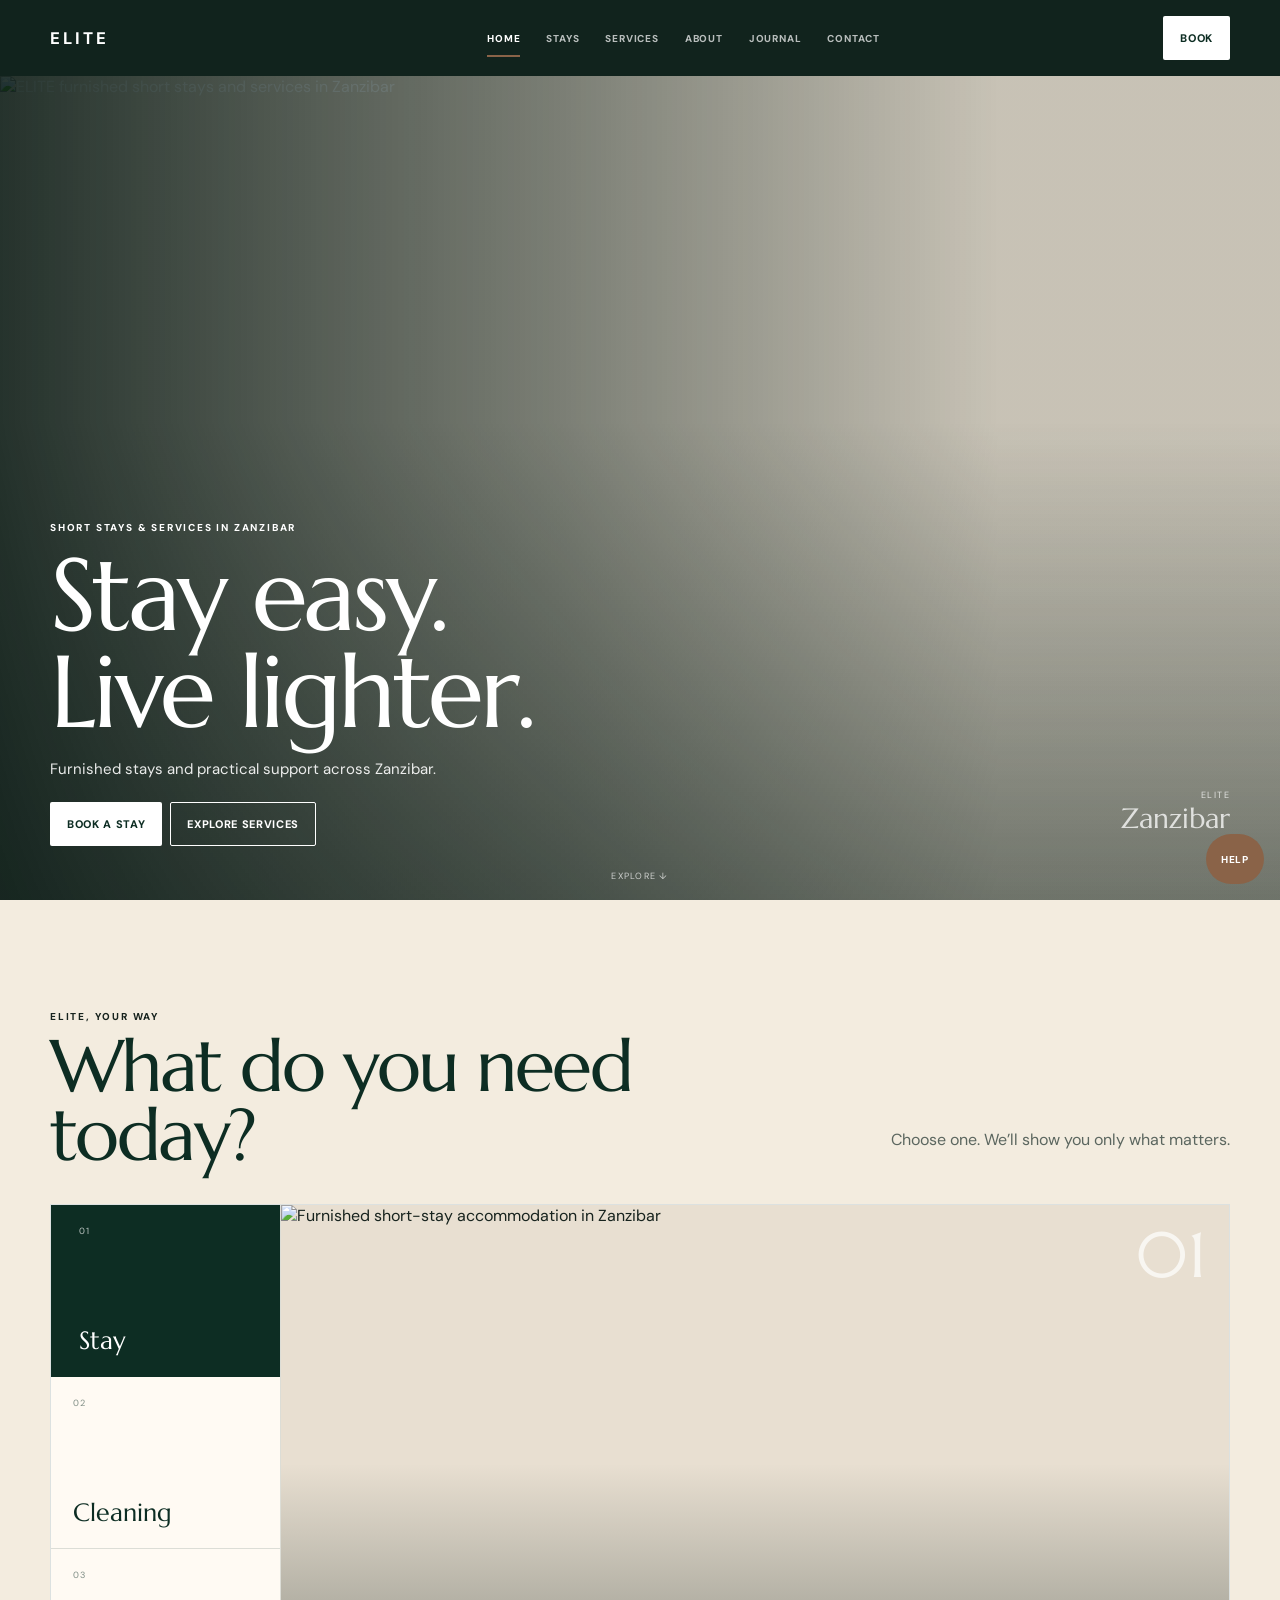
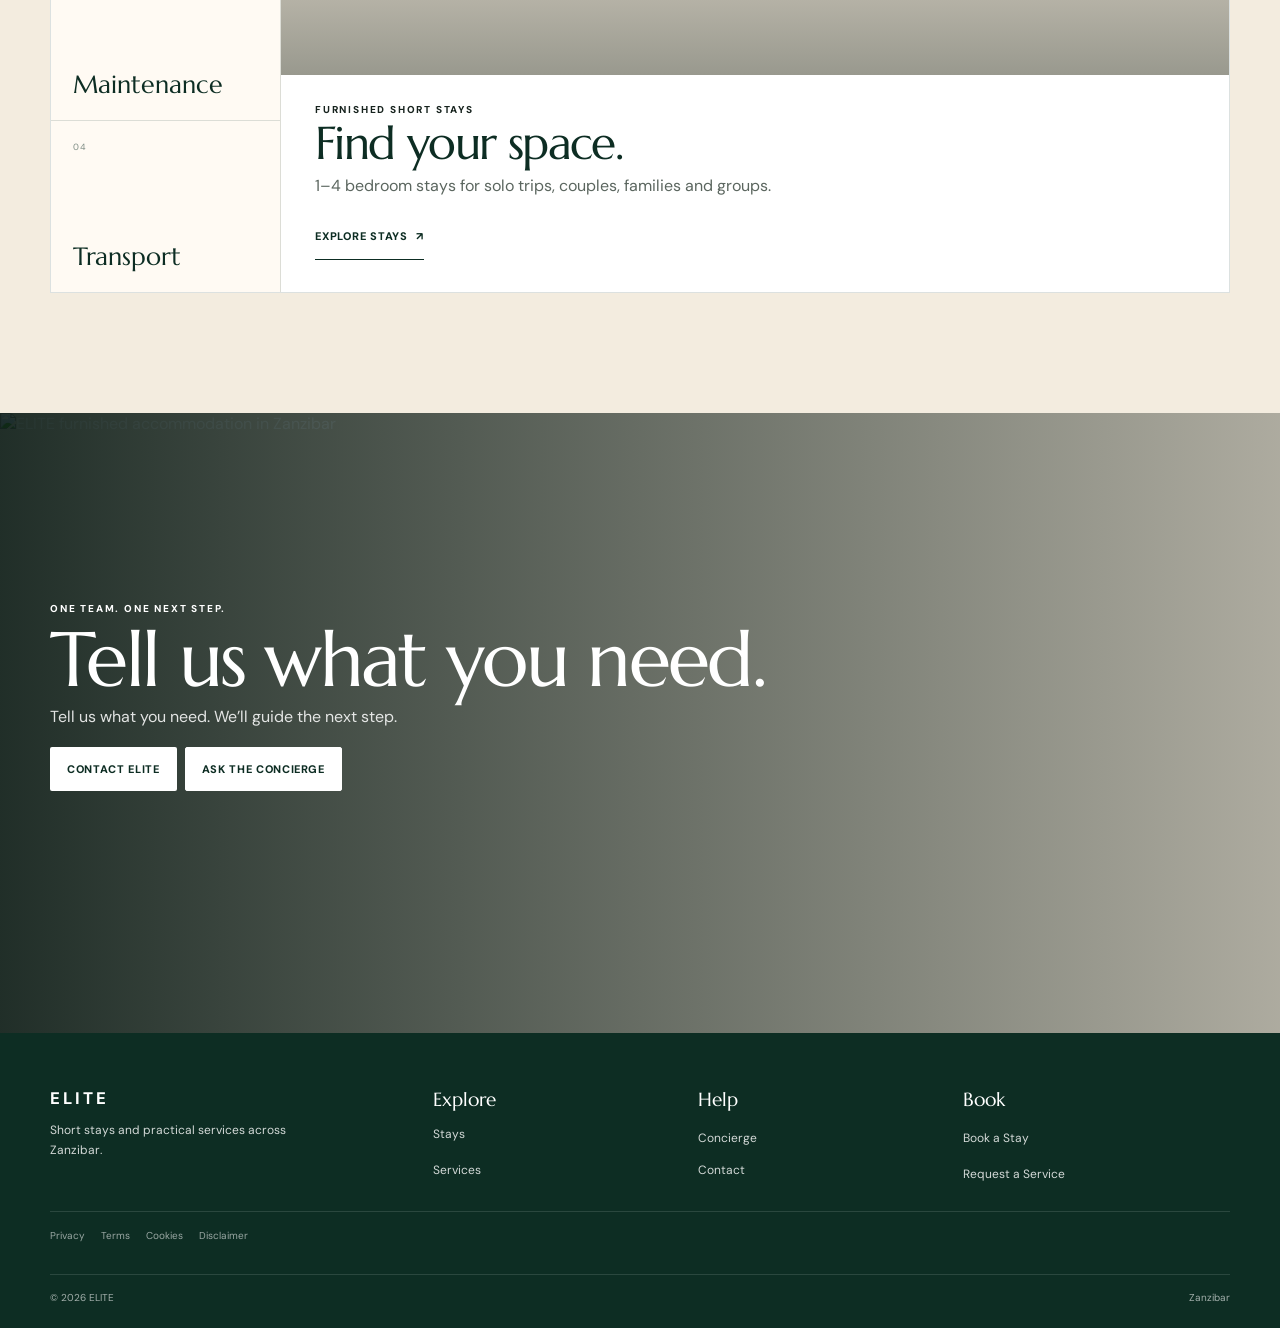
==== commit 9dbb9e0c: "Make ELITE site Pages-ready with hosted visuals" ====
--- a/index.html
+++ b/index.html
@@ -18,7 +18,7 @@
 <meta property="og:type" content="website">
 <meta property="og:title" content="ELITE | Short Stays & Services in Zanzibar">
 <meta property="og:description" content="Furnished short stays, cleaning and fumigation, maintenance, and transport and logistics across Zanzibar.">
-<meta property="og:image" content="assets/elite-pool-sunset.webp">
+<meta property="og:image" content="https://images.pexels.com/photos/261169/pexels-photo-261169.jpeg?auto=compress&cs=tinysrgb&w=1600">
 <meta name="twitter:card" content="summary_large_image">
 <script type="application/ld+json">
 {
@@ -1591,7 +1591,7 @@
 <header class="site-header">
   <div class="container nav">
     <a class="brand route" data-route="home" style="background:none;border:0;color:white;text-align:left;padding:0" href="?page=home">
-      <img class="brand-logo" src="assets/elite-logo.png" alt="ELITE Zanzibar">
+      <span style="font-weight:800;letter-spacing:.18em;font-size:1.05rem;color:inherit">ELITE</span>
     </a>
     <nav class="nav-links">
       <a class="route active" data-route="home" href="?page=home">Home</a>
@@ -1622,7 +1622,7 @@
   <!-- HOME -->
   <section class="page active" data-page="home">
     <div class="home-hero">
-      <img class="home-hero-image" src="assets/elite-pool-sunset.webp" alt="ELITE furnished short stays and services in Zanzibar" loading="eager" fetchpriority="high">
+      <img class="home-hero-image" src="https://images.pexels.com/photos/261169/pexels-photo-261169.jpeg?auto=compress&cs=tinysrgb&w=1600" alt="ELITE furnished short stays and services in Zanzibar" loading="eager" fetchpriority="high">
       <div class="home-hero-shade"></div>
       <div class="container home-hero-inner">
         <div class="home-hero-copy">
@@ -1671,7 +1671,7 @@
           <div class="experience-stage">
             <div class="experience-image-wrap">
               <img id="experienceImage"
-                   src="assets/elite-dining-kitchen.webp"
+                   src="https://images.pexels.com/photos/1571460/pexels-photo-1571460.jpeg?auto=compress&cs=tinysrgb&w=1600"
                    alt="Furnished short-stay accommodation in Zanzibar" loading="lazy">
               <div class="experience-gradient"></div>
               <div class="experience-index" id="experienceIndex">01</div>
@@ -1689,7 +1689,7 @@
     </section>
 
     <section class="home-close">
-      <img src="assets/elite-arrival.webp" alt="ELITE furnished accommodation in Zanzibar" loading="lazy">
+      <img src="https://images.pexels.com/photos/261169/pexels-photo-261169.jpeg?auto=compress&cs=tinysrgb&w=1600" alt="ELITE furnished accommodation in Zanzibar" loading="lazy">
       <div class="home-close-shade"></div>
       <div class="container home-close-inner reveal">
         <div class="eyebrow">One team. One next step.</div>
@@ -1705,7 +1705,7 @@
     <footer class="page-footer">
       <div class="container footer-grid">
         <div>
-          <div class="brand"><img class="brand-logo" src="assets/elite-logo.png" alt="ELITE Zanzibar"></div>
+          <div class="brand"><span style="font-weight:800;letter-spacing:.18em;font-size:1.05rem;color:inherit">ELITE</span></div>
           <p>Short stays and practical services across Zanzibar.</p>
           
         </div>
@@ -1720,7 +1720,7 @@
   <!-- STAYS -->
   <section class="page" data-page="stays">
     <div class="stays-hero">
-      <img src="assets/elite-exterior.webp" alt="ELITE furnished short-stay villa in Zanzibar" loading="eager" fetchpriority="high">
+      <img src="https://images.pexels.com/photos/261102/pexels-photo-261102.jpeg?auto=compress&cs=tinysrgb&w=1600" alt="ELITE furnished short-stay villa in Zanzibar" loading="eager" fetchpriority="high">
       <div class="stays-hero-shade"></div>
       <div class="container stays-hero-inner">
         <div class="eyebrow">ELITE Stays · Zanzibar</div>
@@ -1790,10 +1790,10 @@
           <div class="stay-selector-stage">
             <div class="stay-selector-media">
               <div class="stay-main-image">
-                <img id="stayMainImage" src="assets/elite-1br-living-kitchen.webp" alt="ELITE one-bedroom furnished apartment living room and kitchenette in Zanzibar" loading="lazy">
+                <img id="stayMainImage" src="https://images.pexels.com/photos/271795/pexels-photo-271795.jpeg?auto=compress&cs=tinysrgb&w=1600" alt="ELITE one-bedroom furnished apartment living room and kitchenette in Zanzibar" loading="lazy">
               </div>
               <div class="stay-secondary-image">
-                <img id="staySecondaryImage" src="assets/elite-1br-bedroom.webp" alt="ELITE one-bedroom furnished bedroom in Zanzibar" loading="lazy">
+                <img id="staySecondaryImage" src="https://images.pexels.com/photos/271624/pexels-photo-271624.jpeg?auto=compress&cs=tinysrgb&w=1600" alt="ELITE one-bedroom furnished bedroom in Zanzibar" loading="lazy">
               </div>
               <div class="stay-number" id="stayNumber">01</div>
             </div>
@@ -1820,7 +1820,7 @@
     </section>
 
     <section class="stay-mood">
-      <img id="stayMoodImage" src="assets/elite-pool-sunset.webp" alt="ELITE poolside stay experience in Zanzibar" loading="lazy">
+      <img id="stayMoodImage" src="https://images.pexels.com/photos/261169/pexels-photo-261169.jpeg?auto=compress&cs=tinysrgb&w=1600" alt="ELITE poolside stay experience in Zanzibar" loading="lazy">
       <div class="stay-mood-shade"></div>
       <div class="container stay-mood-inner reveal">
         <div class="eyebrow">Your Zanzibar stay</div>
@@ -1833,7 +1833,7 @@
     <footer>
       <div class="container footer-grid">
         <div>
-          <div class="brand"><img class="brand-logo" src="assets/elite-logo.png" alt="ELITE Zanzibar"></div>
+          <div class="brand"><span style="font-weight:800;letter-spacing:.18em;font-size:1.05rem;color:inherit">ELITE</span></div>
           <p>Furnished short stays in Zanzibar.</p>
         </div>
         <div>
@@ -1861,7 +1861,7 @@
   <!-- SERVICES -->
   <section class="page" data-page="services">
     <div class="page-hero service-hero">
-      <img src="assets/elite-arrival.webp" alt="ELITE guest and service support in Zanzibar" fetchpriority="high">
+      <img src="https://images.pexels.com/photos/261169/pexels-photo-261169.jpeg?auto=compress&cs=tinysrgb&w=1600" alt="ELITE guest and service support in Zanzibar" fetchpriority="high">
       <div class="container inner">
         <div class="eyebrow">ELITE Services · Zanzibar</div>
         <h1 class="display">Support that keeps things moving.</h1>
@@ -1878,7 +1878,7 @@
         </div>
         <div class="service-rail reveal reveal-delay-1">
           <article class="service-feature">
-            <div class="service-feature-media"><img src="assets/elite-cleaning.webp" alt="Professional cleaning and fumigation services in Zanzibar" loading="lazy"></div>
+            <div class="service-feature-media"><img src="https://images.pexels.com/photos/4239146/pexels-photo-4239146.jpeg?auto=compress&cs=tinysrgb&w=1400" alt="Professional cleaning and fumigation services in Zanzibar" loading="lazy"></div>
             <div class="service-feature-copy">
               <div class="eyebrow">Cleaning & fumigation</div>
               <h3>Ready for the next guest.</h3>
@@ -1887,7 +1887,7 @@
             </div>
           </article>
           <article class="service-feature reverse">
-            <div class="service-feature-media"><img src="assets/elite-maintenance.webp" alt="Maintenance technician servicing a Zanzibar interior" loading="lazy"></div>
+            <div class="service-feature-media"><img src="https://images.pexels.com/photos/5691659/pexels-photo-5691659.jpeg?auto=compress&cs=tinysrgb&w=1400" alt="Maintenance technician servicing a Zanzibar interior" loading="lazy"></div>
             <div class="service-feature-copy">
               <div class="eyebrow">Maintenance</div>
               <h3>Fix it. Keep it running.</h3>
@@ -1896,7 +1896,7 @@
             </div>
           </article>
           <article class="service-feature">
-            <div class="service-feature-media"><img src="assets/elite-transport.webp" alt="Transport and logistics service in Zanzibar" loading="lazy"></div>
+            <div class="service-feature-media"><img src="https://images.pexels.com/photos/4391470/pexels-photo-4391470.jpeg?auto=compress&cs=tinysrgb&w=1400" alt="Transport and logistics service in Zanzibar" loading="lazy"></div>
             <div class="service-feature-copy">
               <div class="eyebrow">Transport & logistics</div>
               <h3>Get there. Get it there.</h3>
@@ -1917,7 +1917,7 @@
 
     <footer>
       <div class="container footer-grid">
-        <div><div class="brand"><img class="brand-logo" src="assets/elite-logo.png" alt="ELITE Zanzibar"></div><p>Stays and practical services across Zanzibar.</p></div>
+        <div><div class="brand"><span style="font-weight:800;letter-spacing:.18em;font-size:1.05rem;color:inherit">ELITE</span></div><p>Stays and practical services across Zanzibar.</p></div>
         <div><h4>Services</h4><button type="button" data-open="serviceModal" data-service="Cleaning / Fumigation">Cleaning</button><button type="button" data-open="serviceModal" data-service="Maintenance">Maintenance</button><button type="button" data-open="transportModal">Transport</button></div>
         <div><h4>Explore</h4><a class="route" data-route="stays" href="?page=stays">Stays</a><a class="route" data-route="about" href="?page=about">About</a></div>
         <div><h4>Help</h4><a class="route" data-route="contact" href="?page=contact">Contact</a><button type="button" data-open="chatModal">Concierge</button></div>
@@ -1953,7 +1953,7 @@
 
     <footer>
       <div class="container footer-grid">
-        <div><div class="brand"><img class="brand-logo" src="assets/elite-logo.png" alt="ELITE Zanzibar"></div><p>Short stays, practical services and Zanzibar travel insight.</p></div>
+        <div><div class="brand"><span style="font-weight:800;letter-spacing:.18em;font-size:1.05rem;color:inherit">ELITE</span></div><p>Short stays, practical services and Zanzibar travel insight.</p></div>
         <div><h4>Journal</h4><a class="journal-filter-link" href="#journalGrid">Travel guides</a><a class="journal-filter-link" href="#journalGrid">Accommodation</a></div>
         <div><h4>Explore</h4><a class="route" data-route="stays" href="?page=stays">Stays</a><a class="route" data-route="services" href="?page=services">Services</a></div>
         <div><h4>Help</h4><a class="route" data-route="contact" href="?page=contact">Contact</a><button type="button" data-open="chatModal">Concierge</button></div>
@@ -1965,7 +1965,7 @@
   <!-- ABOUT -->
   <section class="page" data-page="about">
     <div class="page-hero about-hero">
-      <img src="assets/elite-pool-sunset.webp" alt="ELITE Zanzibar hospitality setting at sunset" fetchpriority="high">
+      <img src="https://images.pexels.com/photos/261169/pexels-photo-261169.jpeg?auto=compress&cs=tinysrgb&w=1600" alt="ELITE Zanzibar hospitality setting at sunset" fetchpriority="high">
       <div class="container inner">
         <div class="eyebrow">About ELITE</div>
         <h1 class="display">One team around the way you stay.</h1>
@@ -1975,7 +1975,7 @@
 
     <section class="about-refined section">
       <div class="container about-story reveal">
-        <div class="about-story-media"><img src="assets/elite-arrival.webp" alt="Zanzibar-inspired guest arrival scene" loading="lazy"></div>
+        <div class="about-story-media"><img src="https://images.pexels.com/photos/261169/pexels-photo-261169.jpeg?auto=compress&cs=tinysrgb&w=1600" alt="Zanzibar-inspired guest arrival scene" loading="lazy"></div>
         <div class="about-story-copy">
           <div class="eyebrow">What ELITE does</div>
           <h2 class="display">Stay. Care. Maintain. Move.</h2>
@@ -1996,7 +1996,7 @@
 
     <footer>
       <div class="container footer-grid">
-        <div><div class="brand"><img class="brand-logo" src="assets/elite-logo.png" alt="ELITE Zanzibar"></div><p>Stays and services across Zanzibar.</p></div>
+        <div><div class="brand"><span style="font-weight:800;letter-spacing:.18em;font-size:1.05rem;color:inherit">ELITE</span></div><p>Stays and services across Zanzibar.</p></div>
         <div><h4>Explore</h4><a class="route" data-route="stays" href="?page=stays">Stays</a><a class="route" data-route="services" href="?page=services">Services</a></div>
         <div><h4>Help</h4><a class="route" data-route="contact" href="?page=contact">Contact</a><button type="button" data-open="chatModal">Concierge</button></div>
         <div><h4>Book</h4><button type="button" data-open="stayModal">Book a Stay</button><button type="button" data-open="serviceModal">Request a Service</button></div>
@@ -2008,7 +2008,7 @@
   <!-- CONTACT -->
   <section class="page" data-page="contact">
     <div class="page-hero contact-hero">
-      <img src="assets/elite-arrival.webp" alt="ELITE Zanzibar guest and client support" fetchpriority="high">
+      <img src="https://images.pexels.com/photos/261169/pexels-photo-261169.jpeg?auto=compress&cs=tinysrgb&w=1600" alt="ELITE Zanzibar guest and client support" fetchpriority="high">
       <div class="container inner">
         <div class="eyebrow">Contact ELITE</div>
         <h1 class="display">Tell us what you need.</h1>
@@ -2047,7 +2047,7 @@
 
     <footer>
       <div class="container footer-grid">
-        <div><div class="brand"><img class="brand-logo" src="assets/elite-logo.png" alt="ELITE Zanzibar"></div><p>Stays and practical services across Zanzibar.</p></div>
+        <div><div class="brand"><span style="font-weight:800;letter-spacing:.18em;font-size:1.05rem;color:inherit">ELITE</span></div><p>Stays and practical services across Zanzibar.</p></div>
         <div><h4>Explore</h4><a class="route" data-route="stays" href="?page=stays">Stays</a><a class="route" data-route="services" href="?page=services">Services</a></div>
         <div><h4>Help</h4><button type="button" data-open="chatModal">Concierge</button></div>
         <div><h4>Contact</h4><a href="#contactForm" class="contact-focus">Prepare an enquiry</a></div>
@@ -2061,25 +2061,25 @@
   <section class="page legal-page" data-page="privacy">
     <div class="legal-hero"><div class="container"><div class="eyebrow">Legal</div><h1 class="display">Privacy Policy</h1><p>How ELITE handles personal information submitted through this website.</p><div class="legal-meta">Effective 5 November 2026</div></div></div>
     <div class="legal-body"><div class="container legal-layout"><article class="legal-content"><section class="legal-block"><h2>1. Scope</h2><p>This Privacy Policy explains how personal information may be handled when you use the ELITE website, prepare an enquiry, follow a configured contact link, or communicate with ELITE about accommodation or services.</p></section><section class="legal-block"><h2>2. Information you may provide</h2><ul><li>Name and contact details such as a telephone or WhatsApp number.</li><li>Travel or stay details, including preferred dates, guest count and bedroom requirements.</li><li>Service information, including location, requested work and transport details.</li><li>Any other information you choose to include in an enquiry.</li></ul></section><section class="legal-block"><h2>3. How the current website handles form data</h2><p>The website currently prepares enquiry information in your browser. It does not transmit the form to an ELITE server by itself. If WhatsApp or email is configured and you choose that option, the information is handed to that external service for you to send. If you use the copy function, the text remains under your control until you paste or send it elsewhere.</p></section><section class="legal-block"><h2>4. Why information may be used</h2><p>Information sent to ELITE may be used to respond to enquiries, assess availability or service scope, arrange requested services, maintain customer correspondence, prevent misuse and meet legal or operational obligations.</p></section><section class="legal-block"><h2>5. Sharing and service providers</h2><p>ELITE may share personal information where reasonably necessary for the requested service, where required by law, or with service providers used to operate communications and business systems. Third-party services such as WhatsApp or email providers operate under their own privacy terms.</p></section><section class="legal-block"><h2>6. Retention and security</h2><p>Personal information should be retained only for as long as reasonably necessary for the purpose for which it was collected, applicable legal requirements, record keeping and dispute management. ELITE will apply reasonable access controls and practical security measures to customer information it stores.</p></section><section class="legal-block"><h2>7. Your choices and rights</h2><p>Depending on the law that applies to a particular processing activity, individuals may have rights concerning access, correction, deletion, objection, restriction or complaints about the handling of their personal information. Requests can be made through the Contact page once ELITE’s official contact details are configured.</p></section><section class="legal-block"><h2>8. Tanzanian and Zanzibar legal context</h2><p>Tanzania’s Personal Data Protection Act, 2022 and the Personal Data Protection (Personal Data Collection and Processing) Regulations, 2023 establish personal-data principles and rights. The Act and Regulations expressly state that their Zanzibar application is limited in relation to non-Union matters. The exact legal requirements that apply can depend on the nature of the processing and the Zanzibar or Union-law context.</p></section><section class="legal-block"><h2>9. Changes</h2><p>This policy may be updated when ELITE adds new systems, analytics, payment tools, booking technology or other processing activities. The effective date should be updated whenever a material change is published.</p></section></article><aside class="legal-aside"><strong>ELITE website policies</strong><a class="route" data-route="privacy" href="?page=privacy">Privacy Policy</a><a class="route" data-route="terms" href="?page=terms">Terms & Conditions</a><a class="route" data-route="cookies" href="?page=cookies">Cookie Policy</a><a class="route" data-route="disclaimer" href="?page=disclaimer">Website Disclaimer</a><a class="route" data-route="contact" href="?page=contact">Contact ELITE</a></aside></div></div>
-    <footer><div class="container footer-grid"><div><div class="brand"><img class="brand-logo" src="assets/elite-logo.png" alt="ELITE Zanzibar"></div><p>Short stays and practical services across Zanzibar.</p></div><div><h4>Explore</h4><a class="route" data-route="stays" href="?page=stays">Stays</a><a class="route" data-route="services" href="?page=services">Services</a></div><div><h4>Journal</h4><a class="route" data-route="journal" href="?page=journal">Insights</a></div><div><h4>Contact</h4><a class="route" data-route="contact" href="?page=contact">Enquiries</a></div></div><div class="container footer-bottom"><span data-copyright></span><span>Zanzibar</span></div></footer>
+    <footer><div class="container footer-grid"><div><div class="brand"><span style="font-weight:800;letter-spacing:.18em;font-size:1.05rem;color:inherit">ELITE</span></div><p>Short stays and practical services across Zanzibar.</p></div><div><h4>Explore</h4><a class="route" data-route="stays" href="?page=stays">Stays</a><a class="route" data-route="services" href="?page=services">Services</a></div><div><h4>Journal</h4><a class="route" data-route="journal" href="?page=journal">Insights</a></div><div><h4>Contact</h4><a class="route" data-route="contact" href="?page=contact">Enquiries</a></div></div><div class="container footer-bottom"><span data-copyright></span><span>Zanzibar</span></div></footer>
   </section>
 
   <section class="page legal-page" data-page="terms">
     <div class="legal-hero"><div class="container"><div class="eyebrow">Legal</div><h1 class="display">Terms & Conditions</h1><p>The terms for using the ELITE website and making an enquiry.</p><div class="legal-meta">Effective 5 November 2026</div></div></div>
     <div class="legal-body"><div class="container legal-layout"><article class="legal-content"><section class="legal-block"><h2>1. Website purpose</h2><p>This website provides general information about ELITE’s furnished short stays and practical services in Zanzibar. It also provides tools for preparing enquiries. Website content does not by itself create a confirmed booking, service contract or payment obligation.</p></section><section class="legal-block"><h2>2. Enquiries and confirmations</h2><p>Availability, rates, exact accommodation, service scope, timing, transport arrangements and any payment terms become binding only when they are specifically confirmed by ELITE through an authorized communication channel.</p></section><section class="legal-block"><h2>3. Accommodation information</h2><p>Bedroom configurations and representative imagery help visitors understand the type of stay they are looking for. The exact property, verified photographs, amenities, capacity, rate and booking conditions should be confirmed before a reservation is accepted.</p></section><section class="legal-block"><h2>4. Services</h2><p>Cleaning, fumigation, maintenance, transport and logistics requests are subject to ELITE confirming the location, scope, access, timing, resources and any applicable price or service conditions.</p></section><section class="legal-block"><h2>5. Visitor responsibilities</h2><p>Users should provide accurate enquiry information, use the website lawfully and avoid attempting to interfere with the website, its code, security or other users.</p></section><section class="legal-block"><h2>6. Third-party services</h2><p>The website may link to third-party services such as WhatsApp, social networks or email providers. ELITE does not control those platforms and their separate terms and privacy practices apply.</p></section><section class="legal-block"><h2>7. Intellectual property</h2><p>The ELITE name, logo, website design, original copy and owned creative materials may not be reproduced or commercially reused without permission, except where law permits.</p></section><section class="legal-block"><h2>8. Liability</h2><p>ELITE aims to keep website information clear and current, but travel requirements, third-party information and service availability may change. To the extent permitted by applicable law, ELITE is not responsible for losses caused solely by reliance on outdated third-party information or by third-party platforms outside ELITE’s control.</p></section><section class="legal-block"><h2>9. Applicable law and review</h2><p>These terms should be interpreted in accordance with the laws applicable to ELITE’s operations in Zanzibar and Tanzania. These terms operate alongside any specific booking, payment or service terms that ELITE confirms directly with a customer.</p></section></article><aside class="legal-aside"><strong>ELITE website policies</strong><a class="route" data-route="privacy" href="?page=privacy">Privacy Policy</a><a class="route" data-route="terms" href="?page=terms">Terms & Conditions</a><a class="route" data-route="cookies" href="?page=cookies">Cookie Policy</a><a class="route" data-route="disclaimer" href="?page=disclaimer">Website Disclaimer</a><a class="route" data-route="contact" href="?page=contact">Contact ELITE</a></aside></div></div>
-    <footer><div class="container footer-grid"><div><div class="brand"><img class="brand-logo" src="assets/elite-logo.png" alt="ELITE Zanzibar"></div><p>Short stays and practical services across Zanzibar.</p></div><div><h4>Explore</h4><a class="route" data-route="stays" href="?page=stays">Stays</a><a class="route" data-route="services" href="?page=services">Services</a></div><div><h4>Journal</h4><a class="route" data-route="journal" href="?page=journal">Insights</a></div><div><h4>Contact</h4><a class="route" data-route="contact" href="?page=contact">Enquiries</a></div></div><div class="container footer-bottom"><span data-copyright></span><span>Zanzibar</span></div></footer>
+    <footer><div class="container footer-grid"><div><div class="brand"><span style="font-weight:800;letter-spacing:.18em;font-size:1.05rem;color:inherit">ELITE</span></div><p>Short stays and practical services across Zanzibar.</p></div><div><h4>Explore</h4><a class="route" data-route="stays" href="?page=stays">Stays</a><a class="route" data-route="services" href="?page=services">Services</a></div><div><h4>Journal</h4><a class="route" data-route="journal" href="?page=journal">Insights</a></div><div><h4>Contact</h4><a class="route" data-route="contact" href="?page=contact">Enquiries</a></div></div><div class="container footer-bottom"><span data-copyright></span><span>Zanzibar</span></div></footer>
   </section>
 
   <section class="page legal-page" data-page="cookies">
     <div class="legal-hero"><div class="container"><div class="eyebrow">Legal</div><h1 class="display">Cookie Policy</h1><p>What this website currently stores or tracks in your browser.</p><div class="legal-meta">Effective 5 November 2026</div></div></div>
     <div class="legal-body"><div class="container legal-layout"><article class="legal-content"><section class="legal-block"><h2>1. Current cookie use</h2><p>The current ELITE website does not intentionally set advertising, analytics or other non-essential tracking cookies. No analytics platform, advertising pixel or behavioral profiling tool is included in this handover build.</p></section><section class="legal-block"><h2>2. Essential browser behavior</h2><p>Your browser may still perform normal technical functions such as caching files, remembering browser-level preferences or applying settings that are outside ELITE’s direct control.</p></section><section class="legal-block"><h2>3. Third-party links</h2><p>If you follow a link to WhatsApp, Instagram, Facebook, TikTok, YouTube, LinkedIn or another external platform, that service may use its own cookies or tracking technologies. Its own privacy and cookie notices apply after you leave the ELITE website.</p></section><section class="legal-block"><h2>4. Future analytics or marketing tools</h2><p>If ELITE later adds analytics, advertising pixels, embedded social content, personalization tools or other technologies that store non-essential identifiers, this Cookie Policy should be updated and an appropriate consent mechanism should be implemented where required.</p></section><section class="legal-block"><h2>5. Managing cookies</h2><p>Browser settings can usually block, delete or restrict cookies. Because this website currently does not rely on non-essential cookies, disabling them should not affect the main ELITE website experience.</p></section></article><aside class="legal-aside"><strong>ELITE website policies</strong><a class="route" data-route="privacy" href="?page=privacy">Privacy Policy</a><a class="route" data-route="terms" href="?page=terms">Terms & Conditions</a><a class="route" data-route="cookies" href="?page=cookies">Cookie Policy</a><a class="route" data-route="disclaimer" href="?page=disclaimer">Website Disclaimer</a><a class="route" data-route="contact" href="?page=contact">Contact ELITE</a></aside></div></div>
-    <footer><div class="container footer-grid"><div><div class="brand"><img class="brand-logo" src="assets/elite-logo.png" alt="ELITE Zanzibar"></div><p>Short stays and practical services across Zanzibar.</p></div><div><h4>Explore</h4><a class="route" data-route="stays" href="?page=stays">Stays</a><a class="route" data-route="services" href="?page=services">Services</a></div><div><h4>Journal</h4><a class="route" data-route="journal" href="?page=journal">Insights</a></div><div><h4>Contact</h4><a class="route" data-route="contact" href="?page=contact">Enquiries</a></div></div><div class="container footer-bottom"><span data-copyright></span><span>Zanzibar</span></div></footer>
+    <footer><div class="container footer-grid"><div><div class="brand"><span style="font-weight:800;letter-spacing:.18em;font-size:1.05rem;color:inherit">ELITE</span></div><p>Short stays and practical services across Zanzibar.</p></div><div><h4>Explore</h4><a class="route" data-route="stays" href="?page=stays">Stays</a><a class="route" data-route="services" href="?page=services">Services</a></div><div><h4>Journal</h4><a class="route" data-route="journal" href="?page=journal">Insights</a></div><div><h4>Contact</h4><a class="route" data-route="contact" href="?page=contact">Enquiries</a></div></div><div class="container footer-bottom"><span data-copyright></span><span>Zanzibar</span></div></footer>
   </section>
 
   <section class="page legal-page" data-page="disclaimer">
     <div class="legal-hero"><div class="container"><div class="eyebrow">Legal</div><h1 class="display">Website Disclaimer</h1><p>Important context for website, travel and service information.</p><div class="legal-meta">Effective 5 November 2026</div></div></div>
     <div class="legal-body"><div class="container legal-layout"><article class="legal-content"><section class="legal-block"><h2>1. General information</h2><p>Website content is provided for general information and enquiry planning. It is not a substitute for a confirmed quotation, booking confirmation, service agreement, immigration advice, legal advice, medical advice or professional travel advice.</p></section><section class="legal-block"><h2>2. Travel information</h2><p>Travel requirements, insurance rules, entry procedures, weather and local conditions can change. Journal articles identify their publication date and link to official or authoritative sources where practical. Travellers should verify current requirements directly before travel.</p></section><section class="legal-block"><h2>3. Accommodation imagery</h2><p>Some stay imagery is representative visual material used to communicate accommodation style and configuration. Visitors should request and review verified details for the exact accommodation before making a booking decision.</p></section><section class="legal-block"><h2>4. Service imagery</h2><p>Photography used to communicate cleaning, maintenance, transport or hospitality themes is editorial and does not necessarily depict a specific ELITE employee, vehicle, property or completed customer job.</p></section><section class="legal-block"><h2>5. External links</h2><p>Links to third-party websites are provided for convenience or source verification. ELITE does not control or guarantee third-party content, availability or privacy practices.</p></section><section class="legal-block"><h2>6. No automatic confirmation</h2><p>Using the website, preparing an enquiry or opening an external contact channel does not automatically confirm accommodation, services, transport, pricing or availability.</p></section></article><aside class="legal-aside"><strong>ELITE website policies</strong><a class="route" data-route="privacy" href="?page=privacy">Privacy Policy</a><a class="route" data-route="terms" href="?page=terms">Terms & Conditions</a><a class="route" data-route="cookies" href="?page=cookies">Cookie Policy</a><a class="route" data-route="disclaimer" href="?page=disclaimer">Website Disclaimer</a><a class="route" data-route="contact" href="?page=contact">Contact ELITE</a></aside></div></div>
-    <footer><div class="container footer-grid"><div><div class="brand"><img class="brand-logo" src="assets/elite-logo.png" alt="ELITE Zanzibar"></div><p>Short stays and practical services across Zanzibar.</p></div><div><h4>Explore</h4><a class="route" data-route="stays" href="?page=stays">Stays</a><a class="route" data-route="services" href="?page=services">Services</a></div><div><h4>Journal</h4><a class="route" data-route="journal" href="?page=journal">Insights</a></div><div><h4>Contact</h4><a class="route" data-route="contact" href="?page=contact">Enquiries</a></div></div><div class="container footer-bottom"><span data-copyright></span><span>Zanzibar</span></div></footer>
+    <footer><div class="container footer-grid"><div><div class="brand"><span style="font-weight:800;letter-spacing:.18em;font-size:1.05rem;color:inherit">ELITE</span></div><p>Short stays and practical services across Zanzibar.</p></div><div><h4>Explore</h4><a class="route" data-route="stays" href="?page=stays">Stays</a><a class="route" data-route="services" href="?page=services">Services</a></div><div><h4>Journal</h4><a class="route" data-route="journal" href="?page=journal">Insights</a></div><div><h4>Contact</h4><a class="route" data-route="contact" href="?page=contact">Enquiries</a></div></div><div class="container footer-bottom"><span data-copyright></span><span>Zanzibar</span></div></footer>
   </section>
 
 <!-- MODALS -->
@@ -2263,19 +2263,19 @@
 refreshReveal();
 
 const experienceData={
- stay:{index:'01',image:'assets/elite-1br-living-kitchen.webp',alt:'Concept image of a furnished one-bedroom Zanzibar stay',kicker:'Furnished short stays',title:'Find your space.',text:'1–4 bedroom stays for solo trips, couples, families and groups.',label:'Explore stays',route:'stays',href:'?page=stays'},
- clean:{index:'02',image:'assets/elite-cleaning.webp',alt:'Professional cleaning concept for ELITE Zanzibar',kicker:'Cleaning & fumigation',title:'Fresh. Ready.',text:'One-off or scheduled cleaning and fumigation.',label:'View cleaning',route:'services',href:'?page=services'},
- maintain:{index:'03',image:'assets/elite-maintenance.webp',alt:'Maintenance service concept for ELITE Zanzibar',kicker:'Maintenance',title:'Keep it running.',text:'AC, electrical, plumbing and general maintenance.',label:'View maintenance',route:'services',href:'?page=services'},
- move:{index:'04',image:'assets/elite-transport.webp',alt:'Transport and logistics concept for ELITE Zanzibar',kicker:'Transport & logistics',title:'Get there. Get it there.',text:'Passengers, supplies and equipment across Zanzibar.',label:'View transport',route:'services',href:'?page=services'}
+ stay:{index:'01',image:'https://images.pexels.com/photos/271795/pexels-photo-271795.jpeg?auto=compress&cs=tinysrgb&w=1600',alt:'Concept image of a furnished one-bedroom Zanzibar stay',kicker:'Furnished short stays',title:'Find your space.',text:'1–4 bedroom stays for solo trips, couples, families and groups.',label:'Explore stays',route:'stays',href:'?page=stays'},
+ clean:{index:'02',image:'https://images.pexels.com/photos/4239146/pexels-photo-4239146.jpeg?auto=compress&cs=tinysrgb&w=1400',alt:'Professional cleaning concept for ELITE Zanzibar',kicker:'Cleaning & fumigation',title:'Fresh. Ready.',text:'One-off or scheduled cleaning and fumigation.',label:'View cleaning',route:'services',href:'?page=services'},
+ maintain:{index:'03',image:'https://images.pexels.com/photos/5691659/pexels-photo-5691659.jpeg?auto=compress&cs=tinysrgb&w=1400',alt:'Maintenance service concept for ELITE Zanzibar',kicker:'Maintenance',title:'Keep it running.',text:'AC, electrical, plumbing and general maintenance.',label:'View maintenance',route:'services',href:'?page=services'},
+ move:{index:'04',image:'https://images.pexels.com/photos/4391470/pexels-photo-4391470.jpeg?auto=compress&cs=tinysrgb&w=1400',alt:'Transport and logistics concept for ELITE Zanzibar',kicker:'Transport & logistics',title:'Get there. Get it there.',text:'Passengers, supplies and equipment across Zanzibar.',label:'View transport',route:'services',href:'?page=services'}
 };
 function setExperience(key){const data=experienceData[key],stage=$('.experience-stage');if(!data||!stage)return;$$('.experience-tab').forEach(tab=>{const active=tab.dataset.exp===key;tab.classList.toggle('active',active);tab.setAttribute('aria-selected',String(active))});stage.classList.add('switching');setTimeout(()=>{const img=$('#experienceImage'),link=$('#experienceLink');img.src=data.image;img.alt=data.alt;$('#experienceIndex').textContent=data.index;$('#experienceKicker').textContent=data.kicker;$('#experienceTitle').textContent=data.title;$('#experienceText').textContent=data.text;link.childNodes[0].textContent=data.label+' ';link.dataset.route=data.route;link.href=data.href;stage.classList.remove('switching')},180)}
 $$('.experience-tab').forEach(tab=>tab.addEventListener('click',()=>setExperience(tab.dataset.exp)));
 
 const stayData={
- one:{number:'01',main:'assets/elite-1br-living-kitchen.webp',secondary:'assets/elite-1br-bedroom.webp',mainAlt:'Concept image of a one-bedroom furnished apartment living room in Zanzibar',secondaryAlt:'Concept image of a one-bedroom furnished bedroom in Zanzibar',kicker:'1 Bedroom Stay',title:'Simple. Stylish. Yours.',description:'A furnished stay for solo travellers or couples.',facts:['1 Bedroom','Furnished','Short Stay']},
- two:{number:'02',main:'assets/elite-bedroom.webp',secondary:'assets/elite-dining-kitchen.webp',mainAlt:'Concept image of a furnished bedroom in Zanzibar',secondaryAlt:'Concept image of a furnished dining and kitchen space in Zanzibar',kicker:'2 Bedroom Stay',title:'More room to settle in.',description:'A comfortable option for couples, friends or a small family.',facts:['2 Bedrooms','Furnished','Small Family']},
- three:{number:'03',main:'assets/elite-dining-kitchen.webp',secondary:'assets/elite-arrival.webp',mainAlt:'Concept image of a furnished dining and kitchen area in Zanzibar',secondaryAlt:'Concept hospitality image for ELITE Zanzibar',kicker:'3 Bedroom Stay',title:'Made for family time.',description:'A spacious stay for families and groups travelling together.',facts:['3 Bedrooms','Family','Group Stay']},
- four:{number:'04',main:'assets/elite-exterior.webp',secondary:'assets/elite-pool-sunset.webp',mainAlt:'Concept image of a tropical villa exterior in Zanzibar',secondaryAlt:'Concept poolside sunset image in Zanzibar',kicker:'4 Bedroom Stay',title:'Room for everyone.',description:'A larger furnished stay for bigger families and groups.',facts:['4 Bedrooms','Large Family','Group Stay']}
+ one:{number:'01',main:'https://images.pexels.com/photos/271795/pexels-photo-271795.jpeg?auto=compress&cs=tinysrgb&w=1600',secondary:'https://images.pexels.com/photos/271624/pexels-photo-271624.jpeg?auto=compress&cs=tinysrgb&w=1600',mainAlt:'Concept image of a one-bedroom furnished apartment living room in Zanzibar',secondaryAlt:'Concept image of a one-bedroom furnished bedroom in Zanzibar',kicker:'1 Bedroom Stay',title:'Simple. Stylish. Yours.',description:'A furnished stay for solo travellers or couples.',facts:['1 Bedroom','Furnished','Short Stay']},
+ two:{number:'02',main:'https://images.pexels.com/photos/262048/pexels-photo-262048.jpeg?auto=compress&cs=tinysrgb&w=1600',secondary:'https://images.pexels.com/photos/1571460/pexels-photo-1571460.jpeg?auto=compress&cs=tinysrgb&w=1600',mainAlt:'Concept image of a furnished bedroom in Zanzibar',secondaryAlt:'Concept image of a furnished dining and kitchen space in Zanzibar',kicker:'2 Bedroom Stay',title:'More room to settle in.',description:'A comfortable option for couples, friends or a small family.',facts:['2 Bedrooms','Furnished','Small Family']},
+ three:{number:'03',main:'https://images.pexels.com/photos/1571460/pexels-photo-1571460.jpeg?auto=compress&cs=tinysrgb&w=1600',secondary:'https://images.pexels.com/photos/261169/pexels-photo-261169.jpeg?auto=compress&cs=tinysrgb&w=1600',mainAlt:'Concept image of a furnished dining and kitchen area in Zanzibar',secondaryAlt:'Concept hospitality image for ELITE Zanzibar',kicker:'3 Bedroom Stay',title:'Made for family time.',description:'A spacious stay for families and groups travelling together.',facts:['3 Bedrooms','Family','Group Stay']},
+ four:{number:'04',main:'https://images.pexels.com/photos/261102/pexels-photo-261102.jpeg?auto=compress&cs=tinysrgb&w=1600',secondary:'https://images.pexels.com/photos/261169/pexels-photo-261169.jpeg?auto=compress&cs=tinysrgb&w=1600',mainAlt:'Concept image of a tropical villa exterior in Zanzibar',secondaryAlt:'Concept poolside sunset image in Zanzibar',kicker:'4 Bedroom Stay',title:'Room for everyone.',description:'A larger furnished stay for bigger families and groups.',facts:['4 Bedrooms','Large Family','Group Stay']}
 };
 let currentStay='one',showingSecondary=false;
 function renderStay(key){const data=stayData[key],stage=$('.stay-selector-stage');if(!data||!stage)return;currentStay=key;showingSecondary=false;$$('.stay-size-tab').forEach(tab=>{const active=tab.dataset.stay===key;tab.classList.toggle('active',active);tab.setAttribute('aria-selected',String(active))});stage.classList.add('switching');setTimeout(()=>{const main=$('#stayMainImage'),secondary=$('#staySecondaryImage');main.src=data.main;main.alt=data.mainAlt;secondary.src=data.secondary;secondary.alt=data.secondaryAlt;$('#stayNumber').textContent=data.number;$('#stayKicker').textContent=data.kicker;$('#stayTitle').textContent=data.title;$('#stayDescription').textContent=data.description;$('#stayFacts').innerHTML=data.facts.map(x=>`<span>${x}</span>`).join('');$('#stayGalleryLink').textContent='Swap view ↗';stage.classList.remove('switching')},180)}
